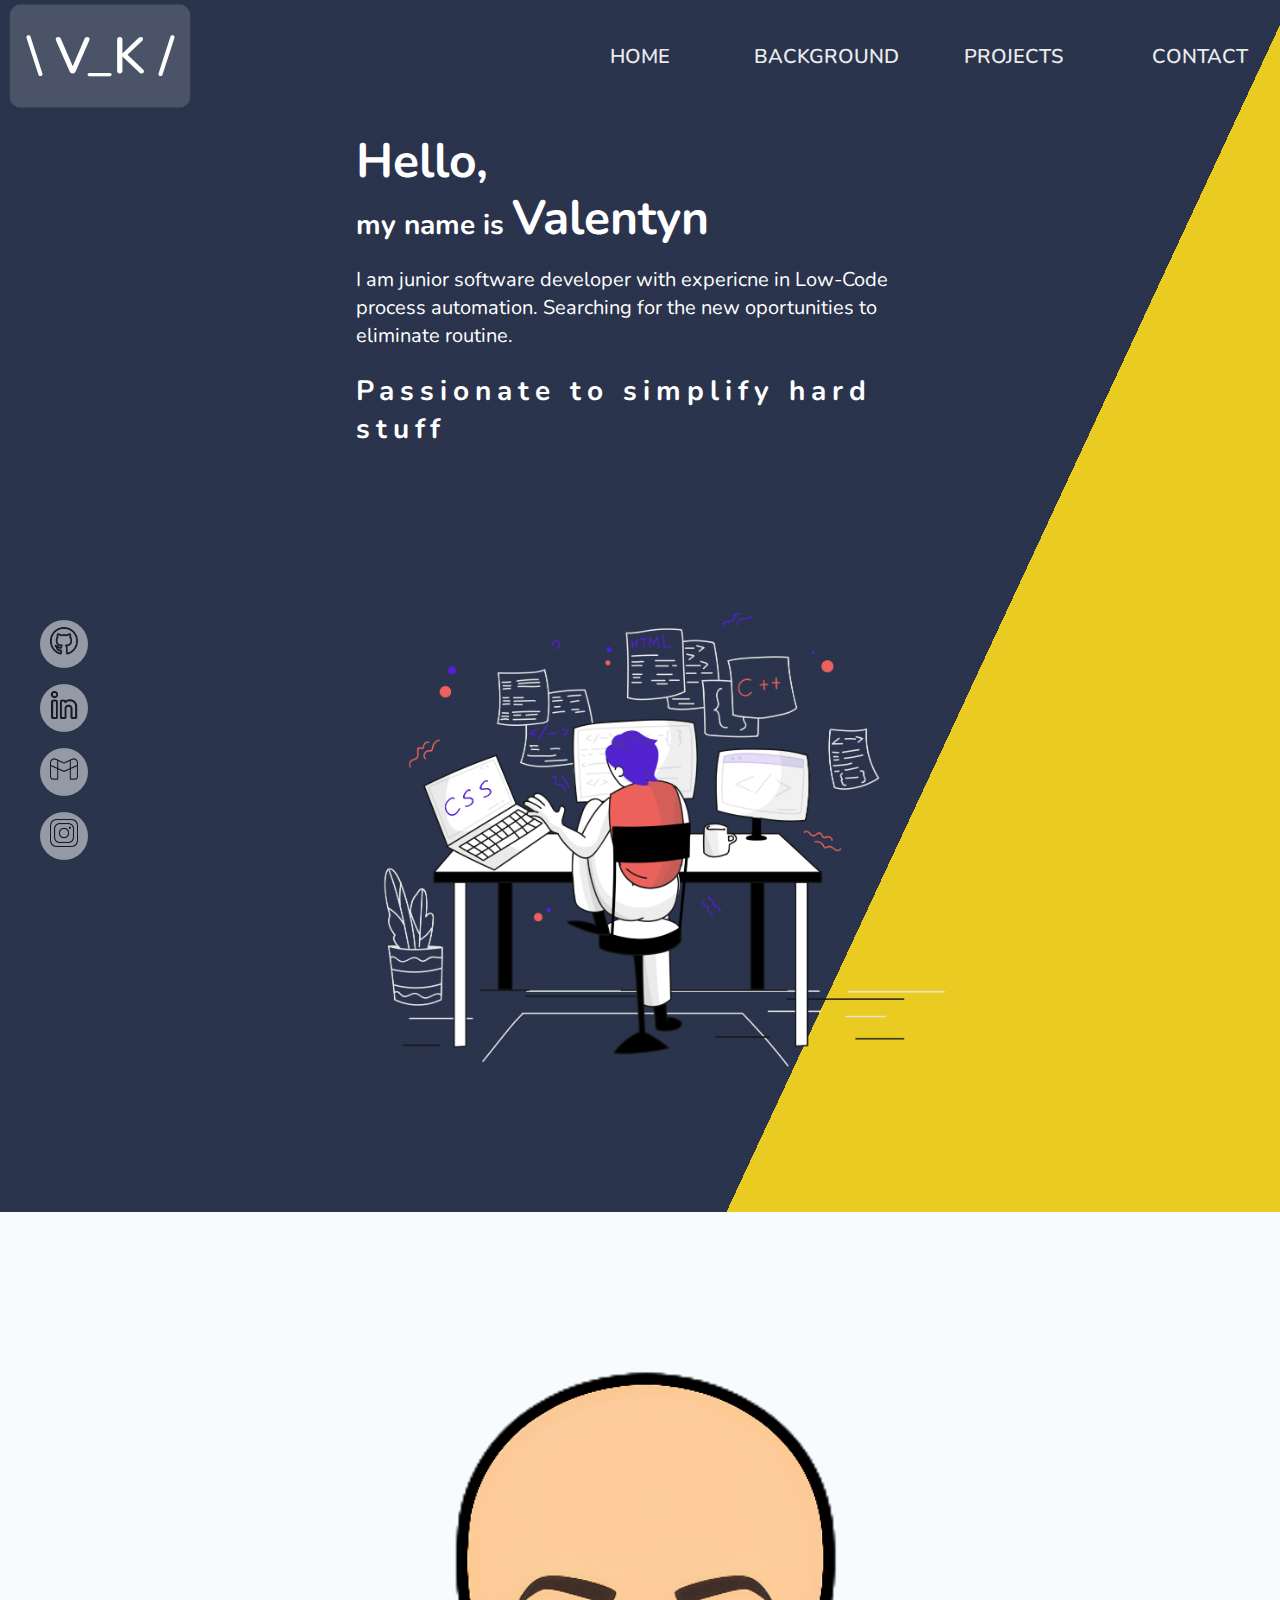
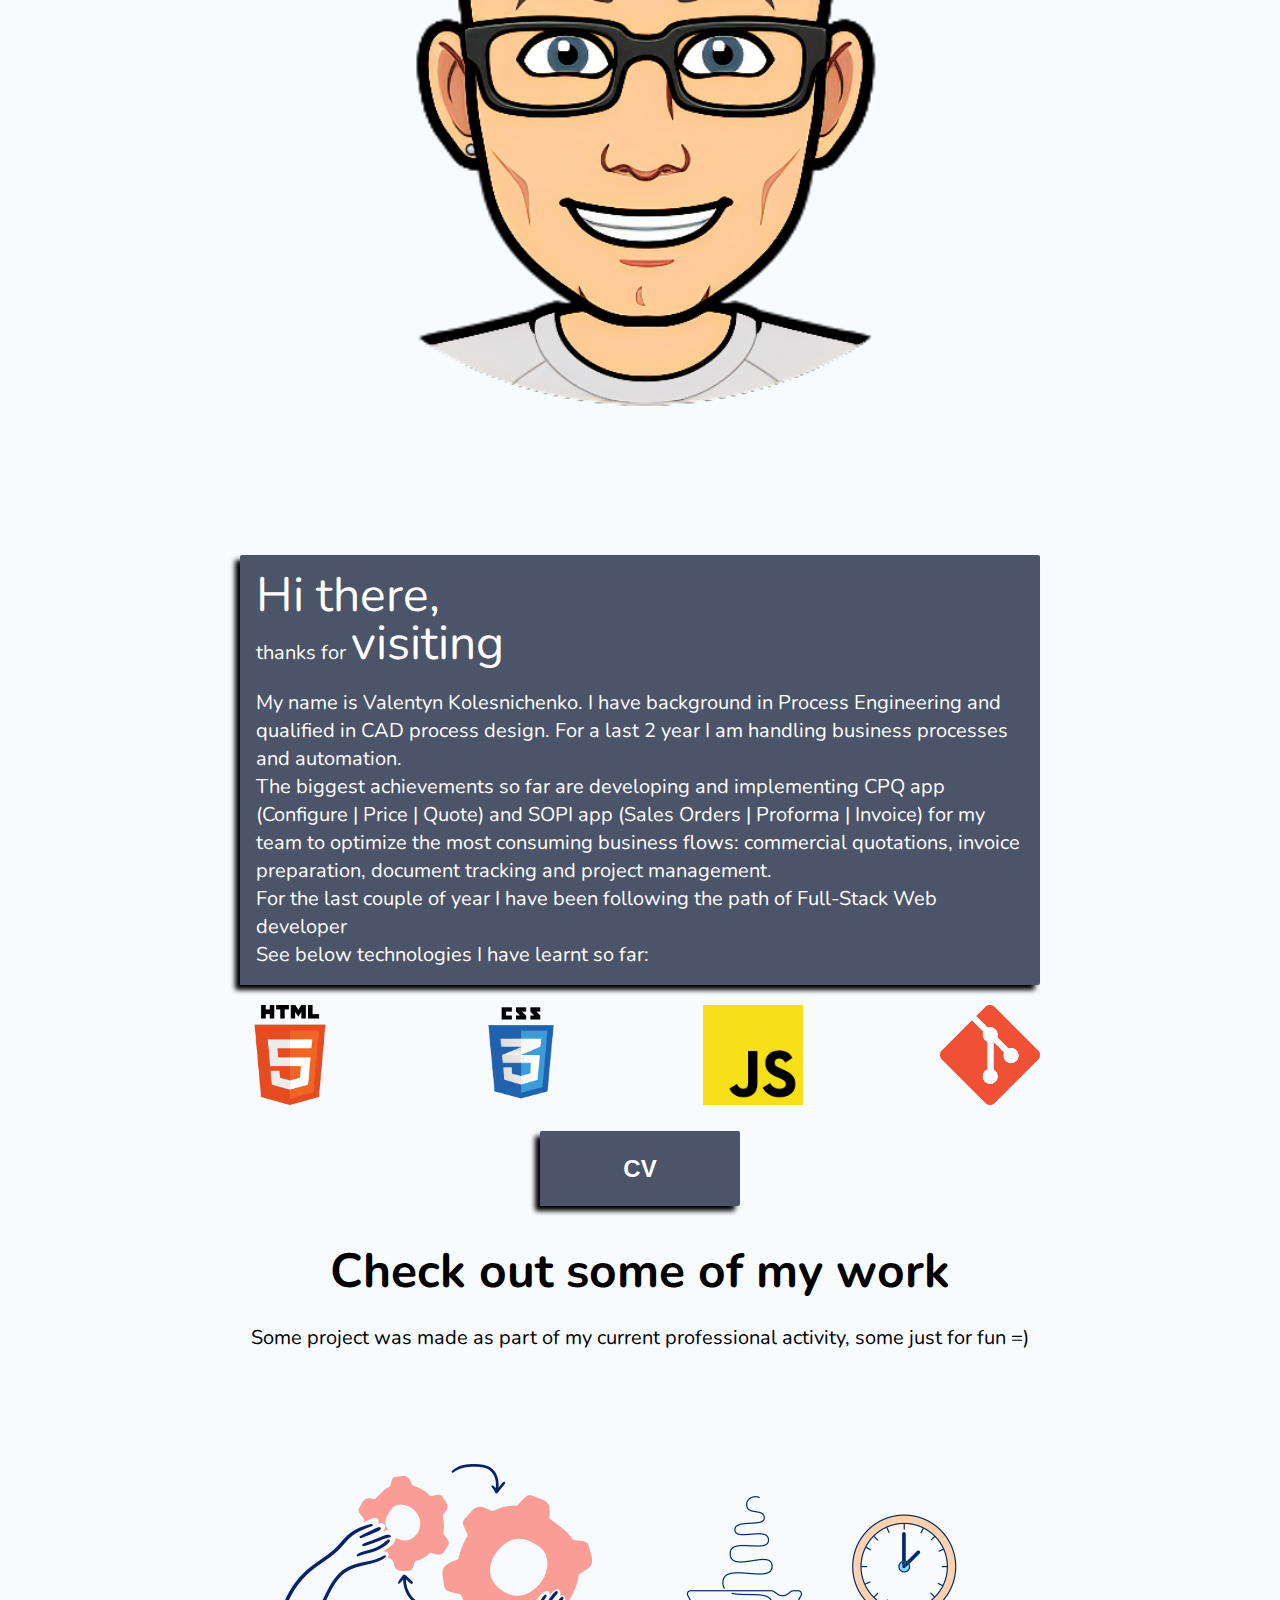
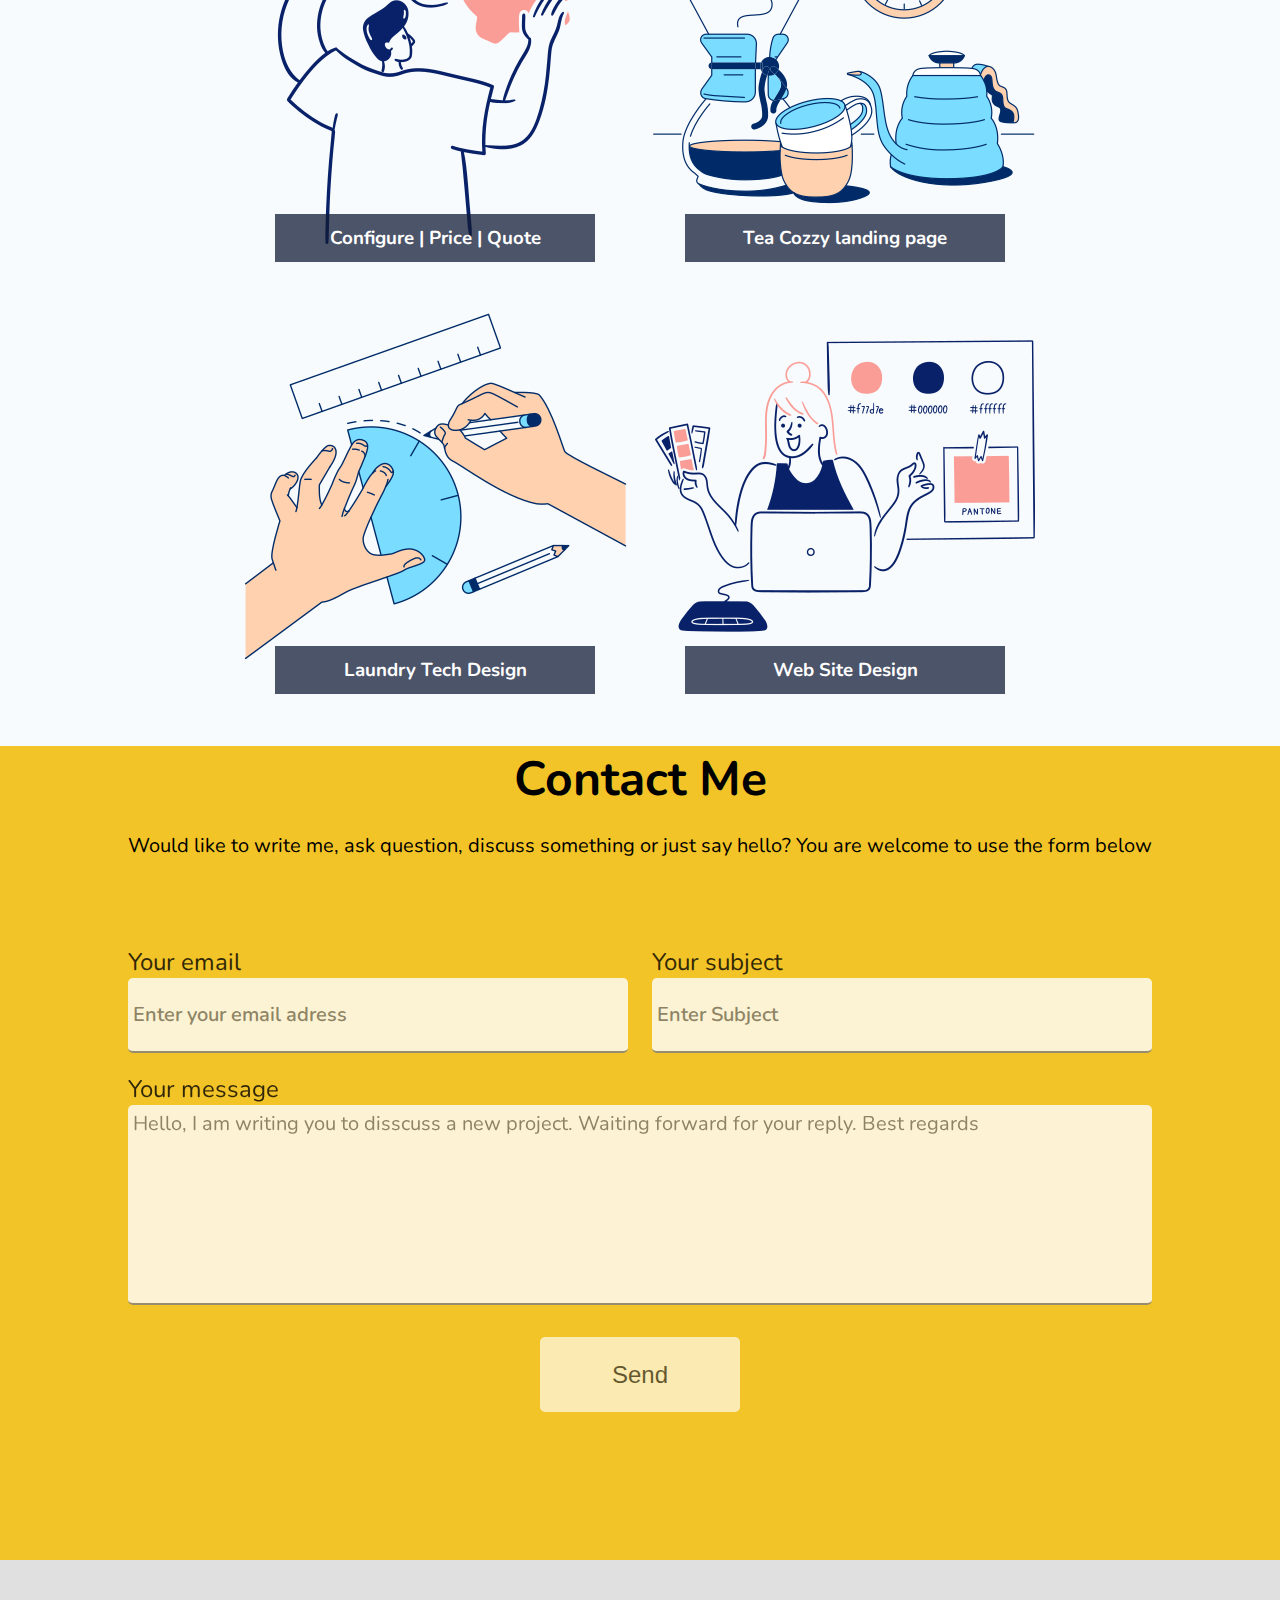
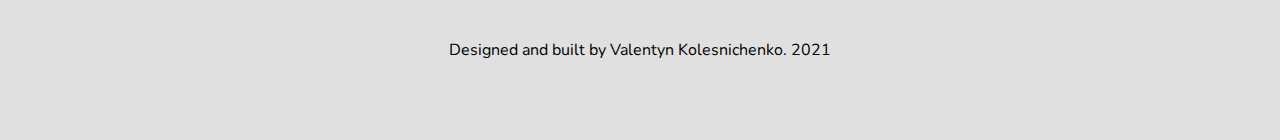
==== index.html @ 1f96e795 "changed gramatic" ====
<!DOCTYPE html>
<html lang="en">
<head>
    <meta charset="UTF-8">
    <meta http-equiv="X-UA-Compatible" content="IE=edge">
    <meta name="viewport" content="width=device-width, initial-scale=1.0">
    <link rel="stylesheet" href="styles/main.css">
    <link rel="stylesheet" href="styles/text.css">
    <link rel="stylesheet" href="styles/medias.css">
    <link rel="preconnect" href="https://fonts.googleapis.com">
    <link rel="preconnect" href="https://fonts.gstatic.com" crossorigin>
    <link href="https://fonts.googleapis.com/css2?family=Nunito:wght@200&display=swap" rel="stylesheet">
    <link rel="icon" href="media/illustration/V_2.png"> 
    <script src="https://cdn.jsdelivr.net/npm/jquery@3.2.1/dist/jquery.min.js"></script>
    <title>Portfolio</title>
</head>
<body>
<header>
<div id='logo'>
    <h1>  \ V_K /  </h1>
</div>
<nav class="desctop">
    <ul>
        <li><a href="#about">home</a></li>
        <li><a href="#background">background</a></li>
        <li><a href="#projects">projects</a></li>
        <li><a href="#contact">contact</a></li>
    </ul>
</nav>
</header>
<button id="navigation_button" onclick="openMenu()"><img src="media/icons/openMenuButton.png" alt="open"></button>
<nav class="mobile">
    <button id='close_button' onclick="closeMenu()"><img src="media/icons/closeMenuBar.png" alt="close"></button>
    <ul>
        <li><a href="#about">about</a></li>
        <li><a href="#background">background</a></li>
        <li><a href="#projects">projects</a></li>
        <li><a href="#contact">contact</a></li>
    </ul>
</nav>
<div id='about'>
    <div class = 'content'>
        <div class = "about">
            <div class = "text">
                <h1>Hello,</h1>
                <h2>my name is <span>Valentyn</span></h2>
                <br>
                <p>I am junior software developer with expericne in Low-Code process automation.
                    Searching for the new oportunities to eliminate routine.
                </p>
                <br>
                <h2 class='tagline'>Passionate to simplify hard stuff</h2>
                </div>
        </div>
        <div class = "picture">
            <img src="media/illustration/coding3.png" alt="">
        </div>
    </div>
</div>
<div id="background">
    <div class='content'>
        <div class = 'picture'>
            <img src="media/illustration/V_2.png" alt="">
        </div>
        <div class = 'about'>
            <div class='text'>
                <p><span>Hi there,</span></p> 
                <p>thanks for <span>visiting</span></p><br>
                <p>My name is Valentyn Kolesnichenko. I have background in Process Engineering and qualified in CAD process design.
                For a last 2 year I am handling business processes and automation.
                </p>
                <p>The biggest achievements so far are developing and implementing CPQ app (Configure | Price | Quote) and SOPI app (Sales Orders | Proforma | Invoice)
                    for my team to optimize the most consuming business flows: commercial quotations, invoice preparation, document tracking and project management.</p>
                <p>For the last couple of year I have been following the path of Full-Stack Web developer</p>
                <p>See below technologies I have learnt so far:</p>
            </div>
            <ul>
                <li><img src="media/icons/html.png" alt="HTML"></li>
                <li><img src="media/icons/css.png" alt="CSS"></li>
                <li><img src="media/icons/js.png" alt="JS"></li>
                <li><img src="media/icons/git.png" alt="JS"></li>
            </ul>
            <form action="media/cv/CV_V.Kolesnichenko.pdf" method="get" target="_blank">
            <button id="cv" type="submit">CV</button>
            </form>
        </div>
    </div>
</div>

<div id="projects">
    <section>
        <h1>Check out some of my work</h1>
        <p>Some project was made as part of my current professional activity, some just for fun =)</p>
    </section>
    <div class="works" >
        <ul id="Works">
            <li id="CPQ">
                <h3 class="workName">Configure | Price | Quote</h3>
                <div class='project_description'>
                    <div class="project_text">
                        <h2>CPQ</h2>
                        <p>Configure, Price, Quote app, buil on Low-Code for quotation preparation</p>
                        <h3>Technologies:</h3>
                        <div class = "tech">
                            <p>Low Code</p>
                            <p>|</p>
                            <p>REST API</p>
                            <p>|</p>
                            <p>HTML</p>                            
                        </div>
                        <br>
                        <a href="cpq.html"><img src="media/icons/external link.png" alt=""></a>
                    </div>
                </div>
            </li>
            <!-- <li id="findHat">
                <h3 class="workName">Find a hat game</h3>
                <div class='project_description'>
                    <div class="project_text">
                        <h2>Find a hat</h2>
                        <p>Simple game created on node.js using test driven development</p>
                        <h3>Technologies:</h3>
                        <div class = "tech">
                            <p>JS</p>
                            <p>|</p>
                            <p>HTML</p>
                            <p>|</p>
                            <p>CSS</p>                            
                        </div>
                        <br>
                        <a href="find_hat.html"><img src="media/icons/external link.png" alt=""></a>
                    </div>
                </div>
            </li> -->
            <li id="TeaLanding">
                <h3 class="workName">Tea Cozzy landing page</h3>
                <div class='project_description'>
                    <div class='project_text'>
                        <h2>Tea Cozzy</h2>
                        <p>Landing page for Tea store. One of Codecademy portfolio projects</p>
                        <h3>Technologies:</h3>
                        <div class = "tech">
                            <p>HTML</p>
                            <p>|</p>
                            <p>CSS</p>
                        </div>
                        <br>
                    <a href="https://valentynjk.github.io/Tea_Cozy/" target="_blank"><img src="media/icons/external link.png" alt=""></a>
                    </div>
            </li>
            <li id="laundryLanding" onclick="showDescription()">
                <h3 class="workName">Laundry Tech Design</h3>
                <div class='project_description'>
                    <div class='project_text'>
                        <h2>Laundry Tech Design</h2>
                        <p>Landing page for compamny provides servises in the field of key-solution for professional laundry industry</p>
                        <h3>Technologies:</h3>
                        <div class = "tech">
                            <p>HTML</p>
                            <p>|</p>
                            <p>CSS</p>
                        </div>
                        <br>
                    <a href="https://valentynjk.github.io/LaundryDesign/" target="_blank"><img src="media/icons/external link.png" alt=""></a>
                </div>
            </li>
            <li id='webSiteDesign'>
                <h3 class="workName">Web Site Design</h3>
                <div class='project_description'>
                    <div class='project_text'>
                        <h2>Web Site Design</h2>
                        <p>Web site design guidance. First web site was created in </p>
                        <h3>Technologies:</h3>
                        <div class = "tech">
                            <p>HTML</p>
                            <p>|</p>
                            <p>CSS</p>
                        </div>
                        <br>
                    <a href="https://valentynjk.github.io/Website_Design_System/" target="_blank"><img src="media/icons/external link.png" alt=""></a>
                </div>
            </li>
        </ul>
    </div>
</div> <br> <br>
<div id='contact'>
    <section>
        <h1>Contact Me</h1>
        <p>Would like to write me, ask question, discuss something or just say hello? You are welcome to use the form below</p>
    </section>
    <div class='message'>
        <form action="https://formspree.io/f/mqknknak" method="POST">
            <label class='_email' for="">
                Your email
                <input type="email" class='email' name="email" id="" placeholder="Enter your email adress"/>
            </label>
            <label class='_subject' for="">
                Your subject
                <input type="text" class='subject' name="subject" id="" placeholder="Enter Subject"/>
            </label>
            <label class='__message' for="">
                Your message
                <textarea class='_message' name="message" id="" cols="30" rows="10" placeholder="Hello, I am writing you to disscuss a new project. Waiting forward for your reply. Best regards"></textarea>
            <label>
                <div class="status"></div>
                <br>
                <button onclick="sendMessage()" type='submit' class='submit'>Send</button>
        </form>
  
</div>
</div>
<footer>
<aside>
    <ul>
        <li><a href="https://github.com/ValentynJK" target="_blank"><img src="media/icons/gitHub.png" alt="git"></a></li>
        <li><a href="https://www.linkedin.com/in/valentyn-kolesnichenko/" target="_blank"><img src="media/icons/linked.png" alt="linked"></a></li>
        <li><a href="mailto:valentynejk@gmail.com" target="_blank"><img src="media/icons/gmail.png" alt="email"></a></li>
        <li><a href="https://www.instagram.com/valentynjk/" target="_blank"><img src="media/icons/insta.png" alt="insta"></a></li>
    </ul>
</aside>
<div>
    <p>Designed and built by Valentyn Kolesnichenko. 2021</p>
</div>
</footer>
<script src="scripts/scripts.js" defer></script>
</body>
</html>
---- styles/main.css ----
/* this file is for all styling except text styles */

/* default page styling */
html {
    scroll-behavior: smooth;
}

* {
    margin: 0;
    padding: 0;
    box-sizing: border-box;
}

body {
    background-color: rgba(96, 171, 214, 0.05);
    overflow-x: hidden;
}

/* header styling. desctop */

header {
    position:absolute;
    font-size: 16px;
    height: 7rem;
    display: flex;
    justify-content: space-between;
    width: 100%;
    z-index: 1;
    opacity: 1;
    align-items: center;   
}

button:hover {
    transform: scale(1.05);
    transform-origin: center;
    transition-duration: 200ms;
}

#logo {
    height: 7rem;
    align-items: center;
    display: flex;
    min-width: 200px;
    justify-content: center;
}

#logo h1 {
    border-radius: 10px;
    padding: 1rem;
}

#logo:hover h1 {
    background-color: rgba(255, 255, 255, 0.151);
    transform: scale(1.05);
    transform-origin: center;
    transition-duration: 200ms;
}

.desctop {
    width: 45rem;
}

.desctop ul {
    display: flex;
    justify-content: space-between;
    align-items: center;
}

.desctop ul li {
    display: flex;
    align-items: center;
    justify-content: center;
    list-style-type: none;
    min-width: 9rem;
    max-width: 10rem;
    flex: 1 1 ;
    height: 6rem;
    border-radius: 10px;
}

.desctop ul li:hover  {
    background-color: rgba(255, 255, 255, 0.151);
    transform: scale(1.05);
    transform-origin: center;
    transition-duration: 200ms;
}

.desctop ul li a {
    text-transform: uppercase;
    text-decoration: none;
    color:black;
    opacity: 0.9;
    align-content: center;
}

.mobile  {
    display: none;
    flex-direction: column;
    justify-content: space-between;
    top: 3rem;
    position: fixed;
    opacity: 0.9;
    right: 1rem;
    border-radius: 3px;
    height: 15rem;
    width: 13rem;
    background-color:white;
    z-index: 2;
}

.mobile ul {
    display: flex;
    flex-flow: column;
    justify-content: center;
    text-decoration: none;
    padding: 0 0 0 2rem;
    width: 100%;
    z-index: 2;
}

.mobile ul li {
    list-style-type: none;
    height: 3rem;
}

.close {
    height: 10px;
}

.mobile ul li a {
    text-decoration: none;
    color: black;
    opacity: 0.9;
}

/* style for menu bar */

#navigation_button {
    display: none;
    top: 3rem;
    right: 1rem;
    position: fixed;
}

#close_button {
    margin: 1rem 1rem 1rem 0;
}

button {
    border: none;
    background: none;
    z-index: 2;
}

button img {
    height: 1.5rem;
    float: right;
    opacity: 0.5; 
}

button img:hover {
    opacity: 1;
}

/* about block styling */

#about {
    position: relative;
    z-index: -1;
    background: linear-gradient(115deg,#111b36e3 70%, #e9cb22 20%);
}

.content {
    position: relative;
    display: flex;
    flex-direction: row;
    flex-wrap: wrap;
    flex: 1 1;
    width: 100%;
    align-items: stretch;
    justify-content: center;
    min-height: 90vh;
}

.picture {
    position: relative;
    display: flex;
    flex-flow: column nowrap;
    justify-content: center;
    align-items: center;
    min-width: 30%;
}

 .picture img {
    margin: 6rem 0 7rem 0;
    width: 720px;
}

.about {
    min-width: 50%;
    display: flex;
    flex-flow: column nowrap;
    justify-content: center;
    align-items: center;
}

.about .text {
    margin: 7rem 5rem 0 5rem;
    padding: 1rem;
    display: flex;
    flex-flow: column nowrap;
    justify-content: center;
    position: relative;
}

#about .about .text {
    min-width: 280px;
    max-width: 600px;
}

/* background block styling */

#background {
    height: auto;
    position: relative;
    padding-bottom: 2rem;
    min-height: 100vh;
}

#background .about ul img {
    height: 100px;
}

#api img {
    height: 3rem;
}

#background .about {
    display: flex;
    flex-flow: column nowrap;
    gap: 20px;
    min-width: 320px;
    max-width: 800px;
    margin: 0 5rem 0 5rem;
}

#background .about .text {
    background-color: #111b36be;
    margin: 0;
    border-radius: 2px;
    box-shadow: -5px 5px 5px black;
}

#background .about ul {
    width: 100%;
    display: flex;
    flex-flow: row nowrap;
    list-style-type: none;
    justify-content: space-between;
    align-items: center;
}

#background .about button {
    width: 200px;
    height: 75px;
    font-size: 1.5rem;
    border-radius: 2px;
    background-color: #111b36be ;
    color: white;
    font-weight: 600;
    box-shadow: -5px 5px 5px black
}

/* projects block styling */

#projects {
    min-height: 100vh;
    display: flex;
    flex-flow: column nowrap;
    align-items: center;
    justify-content: flex-start;  
}

section {
    height: 200px; 
    display: flex;
    flex-flow: column nowrap;
    align-items: center;
    gap: 20px;
    padding: 0 8rem 0 8rem;
    text-align: center;
}


#projects .works ul {
    display: flex;
    flex-flow: row wrap;
    justify-content: center;
    align-items: center;
    gap: 0px 20px;
    list-style-type: none;
}

#projects .works ul li {
    width: 400px;
    height: 400px;
    margin: 1rem 0 1rem 0;
}

.workName {
    position: relative;
    top: 90%;
    margin: 0 auto;
    width: 80%;
    line-height: 3rem;
    text-align: center;
    background-color: #111b36be;
    color: white
}


.project_description {
    display: none;
    height: inherit;
    /* padding: 0 5% 0 5%; */
    width: inherit;
    flex-flow: column nowrap;
    align-items: center;
    justify-content: center;
    backdrop-filter: blur(3px);
}

.project_text {
    height: 90%;
    width: 90%;
    display: flex;
    flex-flow: column wrap;
    justify-content: center;
    align-items: center;
    gap: 5px;
    background-color: #f3c428ef;
    box-shadow: -10px 10px #111b36be;
    padding: 0 10px 0 10px;
    text-align: center;
}

.project_description img{
    width: 1.75rem;
}

.project_description .tech {
    display: flex;
    flex-flow: row nowrap;
    gap: 20px;
}

#Works li:hover .project_description {
    display: flex;
}

#Works li:hover .workName {
    display: none;
}

#Works li:hover  {
    transform: scale(1.05);
    transform-origin: center;
    transition-duration: 200ms;
}

#CPQ {
    background-image: url('../media/web_pages/configurator_icon.png');
    background-size: cover;
    background-repeat: no-repeat;
    position: center;
}

/* #findHat {
    background-image: url('../media/web_pages/find_hat.png');
    background-size: cover;
    background-repeat: no-repeat;
    position: center;
} */

#TeaLanding {
    background-image: url('../media/web_pages/tea_icon.png');
    background-size: cover;
    background-repeat: no-repeat;
    position: center;
}

#laundryLanding {
    background-image: url('../media/web_pages/design_icon.png');
    background-size: cover;
    background-repeat: no-repeat;
    position: center;
}

#webSiteDesign {
    background-image: url('../media/web_pages/web_design_icon.png');
    background-size: cover;
    background-repeat: no-repeat;
    position: center;
}

/* footer block styling */
#contact {
    min-height: 80vh;
    background: #f3c428;  
}

#contact .message {
    max-width: 1280px;
    margin: 0 auto;
    padding: 0 8rem 8rem 8rem;
}

.message label {
    display: flex;
    flex-flow: column nowrap;
    /* border: 1px solid black; */
}

.message form {
    display: flex;
    flex-flow: row wrap;
    justify-content: space-between;
    gap: 20px;
    padding-bottom: 20px;
}

._email, 
._subject {
    min-width: 285px;
    max-width: 500px;
    flex-grow: 1;
}

.__message {
    width: 100%;
}

.submit  { 
    width: 200px;
    height: 75px;
    margin: 0 auto;
    font-size: 1.5rem;
    border-radius: 5px;
    background-color: white;
    color: #111b36;
}

footer {
    min-height: 20vh;
    display: flex;
    justify-content: space-around;
    flex-flow: column nowrap;
    align-items: center;
    background: rgb(224, 224, 224)
}

aside {
    width: 40px;
    position: fixed;
    bottom: 40px;
    left: 40px;
    right: auto;
    
}

aside ul li {
    display: flex;
    justify-content: center;
    align-items: center;
    width: 3rem;
    height: 3rem;
    border-radius: 50%;
    background-color: white;
    opacity: 0.5;
}

aside ul li:hover {
    background-color: #f3c428;;
    opacity: 0.9;
}

aside ul {
    display: flex;
    flex-flow: column nowrap;
    list-style-type: none;
    gap: 1rem;
}

aside img {
    width: 1.75rem;
}
---- styles/text.css ----
body {
    font-family: 'Nunito', sans-serif;
}
 
 
h1 {
    font-size: 16px;
}

#logo h1 {
    font-size: 3rem;
    font-weight: 600;
}

nav {
    font-weight: 600;
    font-size: 1.25rem;
}
.desctop ul li a{
    color: white;
}
.mobile {
    font-size: 1.25rem;
}

header {
    color: white;
}

.about .text h1{
    color: white;
    font-size: 3rem
}

.about .text span{
    color: white;
    font-size: 3rem;
    line-height: 3rem;
}

.about .text h2 {
    font-size: 1.75rem;
    color: white;
}

.about .text h2.tagline {
    letter-spacing: 6px;
    font-size: 1.75rem;
}

.about .text p {
    color: white;
    font-size: 1.25em;
    line-height: 1.75rem;
}

section h1 {
    font-size: 3em;
}

section p {
    font-size: 1.25em;
}


#Works {
    color: black;
}


#background .about ul li h3 {
    font-size: 1.75rem;
}

#background .about button {
    font-size: 1.5rem;
}

.project_text {
    font-size: 1rem;
}

#contact section p {
    font-size: 1.25rem;
}

input, 
textarea {
    font-family: 'Nunito', sans-serif;
    font-size: 1.25rem;
    padding: 5px;
    border: none;
    border-radius: 5px;
    border-bottom: 2px solid gray;
    
}

input {
    height: 75px;
    font-weight: 600;
}

textarea {
    height: 200px;
    overflow-y:scroll;
    font-weight: 400;
    resize: none;
}

label {
    font-size: 1.5rem;
    opacity: 0.8;
}

/* before elements for mail verificatio and text styling*/

.verification {
    font-family: 'Nunito', sans-serif;
    font-size: 1.25rem;
    line-height: 1.75rem;
}

.valid:before {
    content: "✓";
    color: green;
    font-weight: bold;
    padding-right: 10px;
}

.invalid:before {
    content: "x";
    color: red;
    font-weight: bold;
    padding-right: 10px;
}
---- styles/medias.css ----
@media only screen and (max-width: 860px) {
    header {
        justify-content: center;
    }
    
    .desctop {
      display: none;
    }

    .mobile ul {
        display: flex;
        flex-flow: column;
        justify-content: center;
        text-decoration: none;
        padding: 0 0 0 2rem;
        width: 100%;
    }

    .mobile ul li {
        list-style-type: none;
        height: 3rem;
    }

    .mobile ul li a {
        text-decoration: none;
        color: black;
        opacity: 0.9;
    }
    
    .picture {
        width: 100%;
        height: 50%;
    }

    #about .about{   
        height: 50%;
    }
    .picture img {
        margin: 3rem 0 3rem 0;
        width: 600px;
    }

    #background .about ul img {
        width: 75px;
        height: auto;
    }

    #Works li {
        min-width: 300px;
        margin: 0 auto;
    }

    footer div p {
        text-align: center;
    }

}

@media only screen and (max-width: 768px) {
    section {
        font-size: 12px;
        padding: 0 2rem 0 2rem; 
    }
    
    .about .text {
        margin: 5rem 1rem 0 1rem
    }
    
    .picture img {
        margin: 3rem 0 3rem 0;
        width: 320px;
    }

    aside {
        width: 80%;
        margin: 0 auto;
        position: relative;
        left: 0;
        bottom: 0;
        right: 0;
    }
    aside ul {
        display: flex;
        flex-flow: row nowrap;
        list-style-type: none;
        justify-content: space-around;
    }

    #projects .works ul li {
        width: 300px;
        height: 300px;
        margin: 1rem 0 1rem 0;
    }
    #background .about ul img {
        width: 50px;
        height: auto;
    }

    #contact .message {
        padding: 0 1rem 0rem 1rem;
    }

}

@media only screen and (max-width: 1440px) {

    #projects .works ul {
        margin: 0 auto;
        display: flex;
        flex-flow: row wrap;
        justify-content: center;
        gap: 0px 10px;
        list-style-type: none;
        width: 80%
    }

}
@media only screen and (min-width: 2000px) {

#projects .works ul li {
    
    width: 600px;
    /* flex: 1 1; */
    height: 600px;
    margin: 1rem 0 1rem 0;
}
}
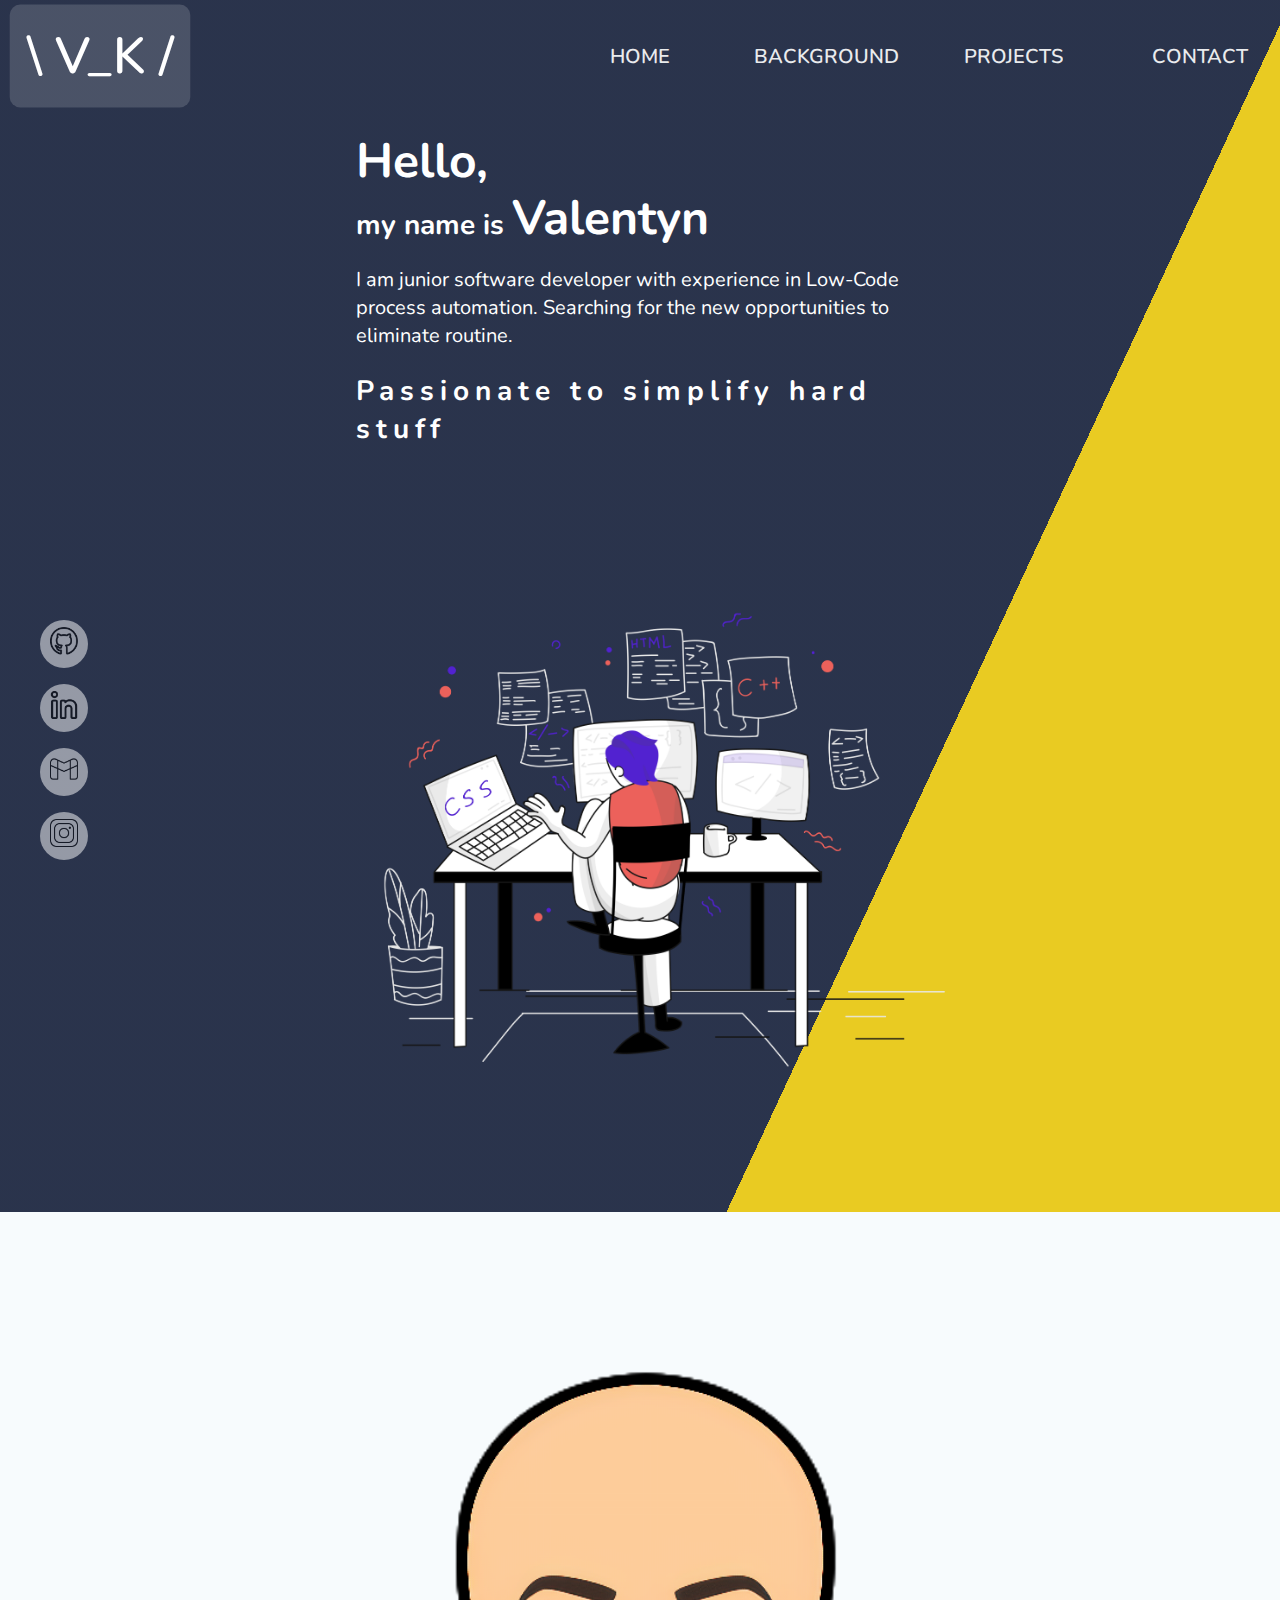
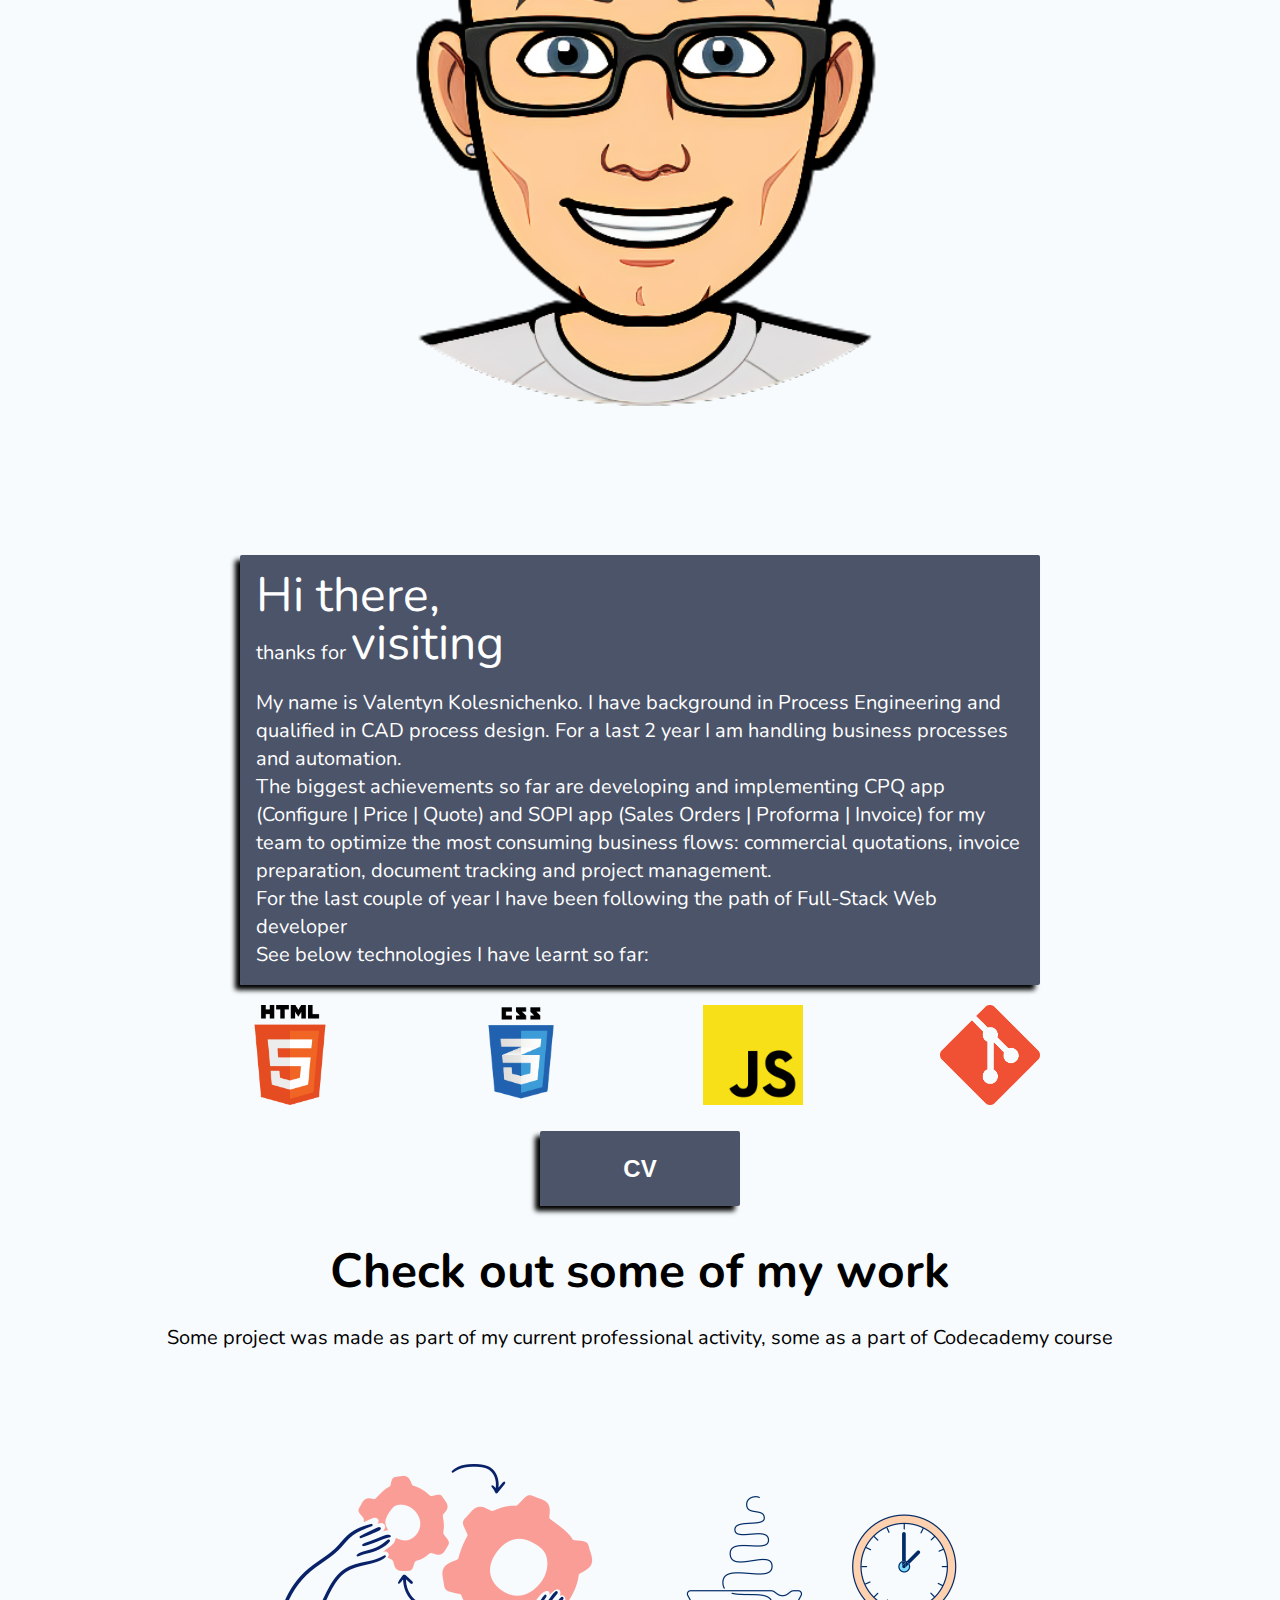
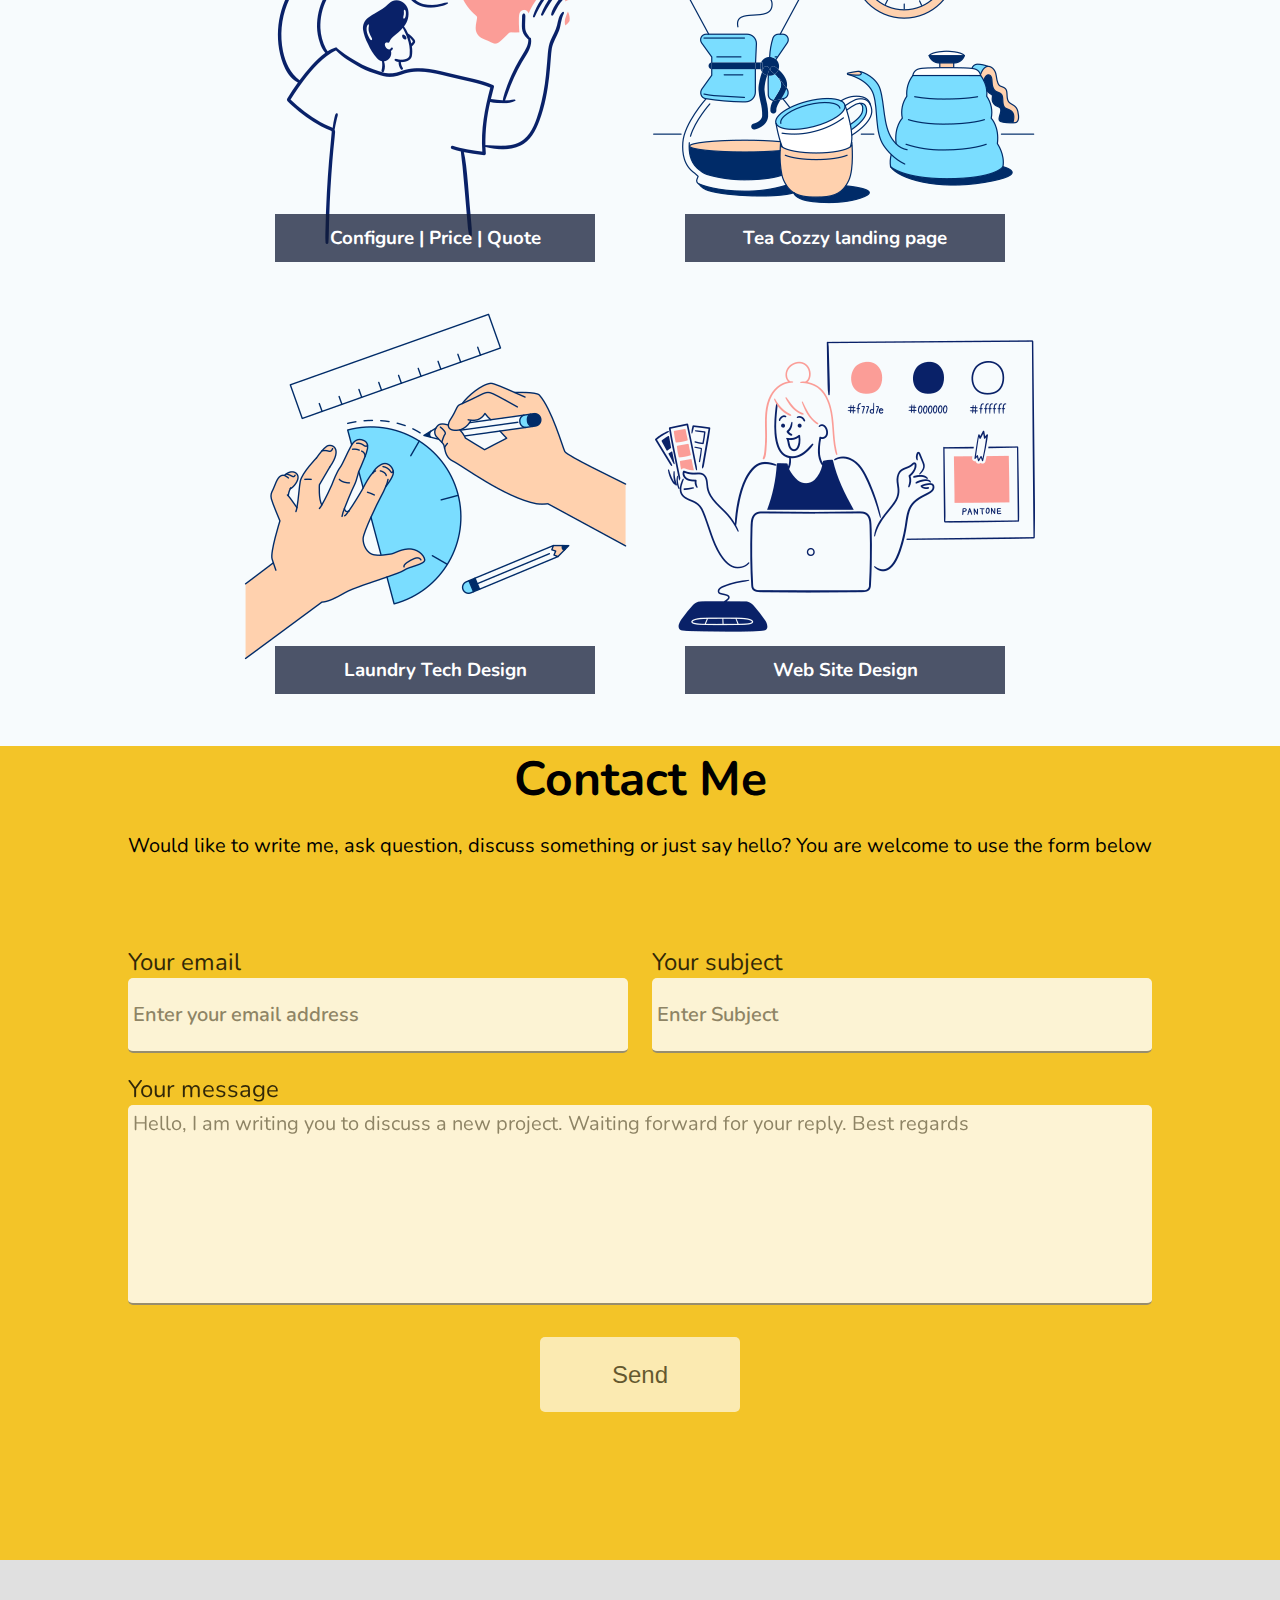
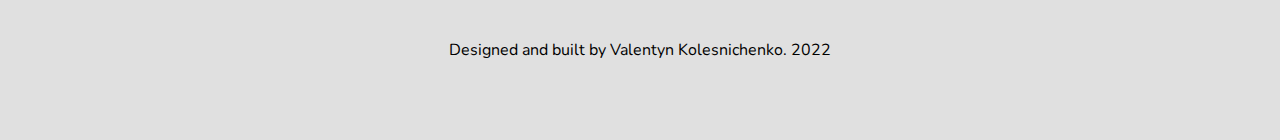
==== commit d985ba70: "spelling check 220118" ====
--- a/index.html
+++ b/index.html
@@ -45,8 +45,8 @@
                 <h1>Hello,</h1>
                 <h2>my name is <span>Valentyn</span></h2>
                 <br>
-                <p>I am junior software developer with expericne in Low-Code process automation.
-                    Searching for the new oportunities to eliminate routine.
+                <p>I am junior software developer with experience in Low-Code process automation.
+                    Searching for the new opportunities to eliminate routine.
                 </p>
                 <br>
                 <h2 class='tagline'>Passionate to simplify hard stuff</h2>
@@ -90,7 +90,7 @@
 <div id="projects">
     <section>
         <h1>Check out some of my work</h1>
-        <p>Some project was made as part of my current professional activity, some just for fun =)</p>
+        <p>Some project was made as part of my current professional activity, some as a part of Codecademy course</p>
     </section>
     <div class="works" >
         <ul id="Works">
@@ -99,7 +99,7 @@
                 <div class='project_description'>
                     <div class="project_text">
                         <h2>CPQ</h2>
-                        <p>Configure, Price, Quote app, buil on Low-Code for quotation preparation</p>
+                        <p>Configure, Price, Quote app, built on Low-Code for quotation preparation</p>
                         <h3>Technologies:</h3>
                         <div class = "tech">
                             <p>Low Code</p>
@@ -153,7 +153,7 @@
                 <div class='project_description'>
                     <div class='project_text'>
                         <h2>Laundry Tech Design</h2>
-                        <p>Landing page for compamny provides servises in the field of key-solution for professional laundry industry</p>
+                        <p>Landing page for company provides services in the field of key-solution for professional laundry industry</p>
                         <h3>Technologies:</h3>
                         <div class = "tech">
                             <p>HTML</p>
@@ -192,7 +192,7 @@
         <form action="https://formspree.io/f/mqknknak" method="POST">
             <label class='_email' for="">
                 Your email
-                <input type="email" class='email' name="email" id="" placeholder="Enter your email adress"/>
+                <input type="email" class='email' name="email" id="" placeholder="Enter your email address"/>
             </label>
             <label class='_subject' for="">
                 Your subject
@@ -200,7 +200,7 @@
             </label>
             <label class='__message' for="">
                 Your message
-                <textarea class='_message' name="message" id="" cols="30" rows="10" placeholder="Hello, I am writing you to disscuss a new project. Waiting forward for your reply. Best regards"></textarea>
+                <textarea class='_message' name="message" id="" cols="30" rows="10" placeholder="Hello, I am writing you to discuss a new project. Waiting forward for your reply. Best regards"></textarea>
             <label>
                 <div class="status"></div>
                 <br>
@@ -219,7 +219,7 @@
     </ul>
 </aside>
 <div>
-    <p>Designed and built by Valentyn Kolesnichenko. 2021</p>
+    <p>Designed and built by Valentyn Kolesnichenko. 2022</p>
 </div>
 </footer>
 <script src="scripts/scripts.js" defer></script>
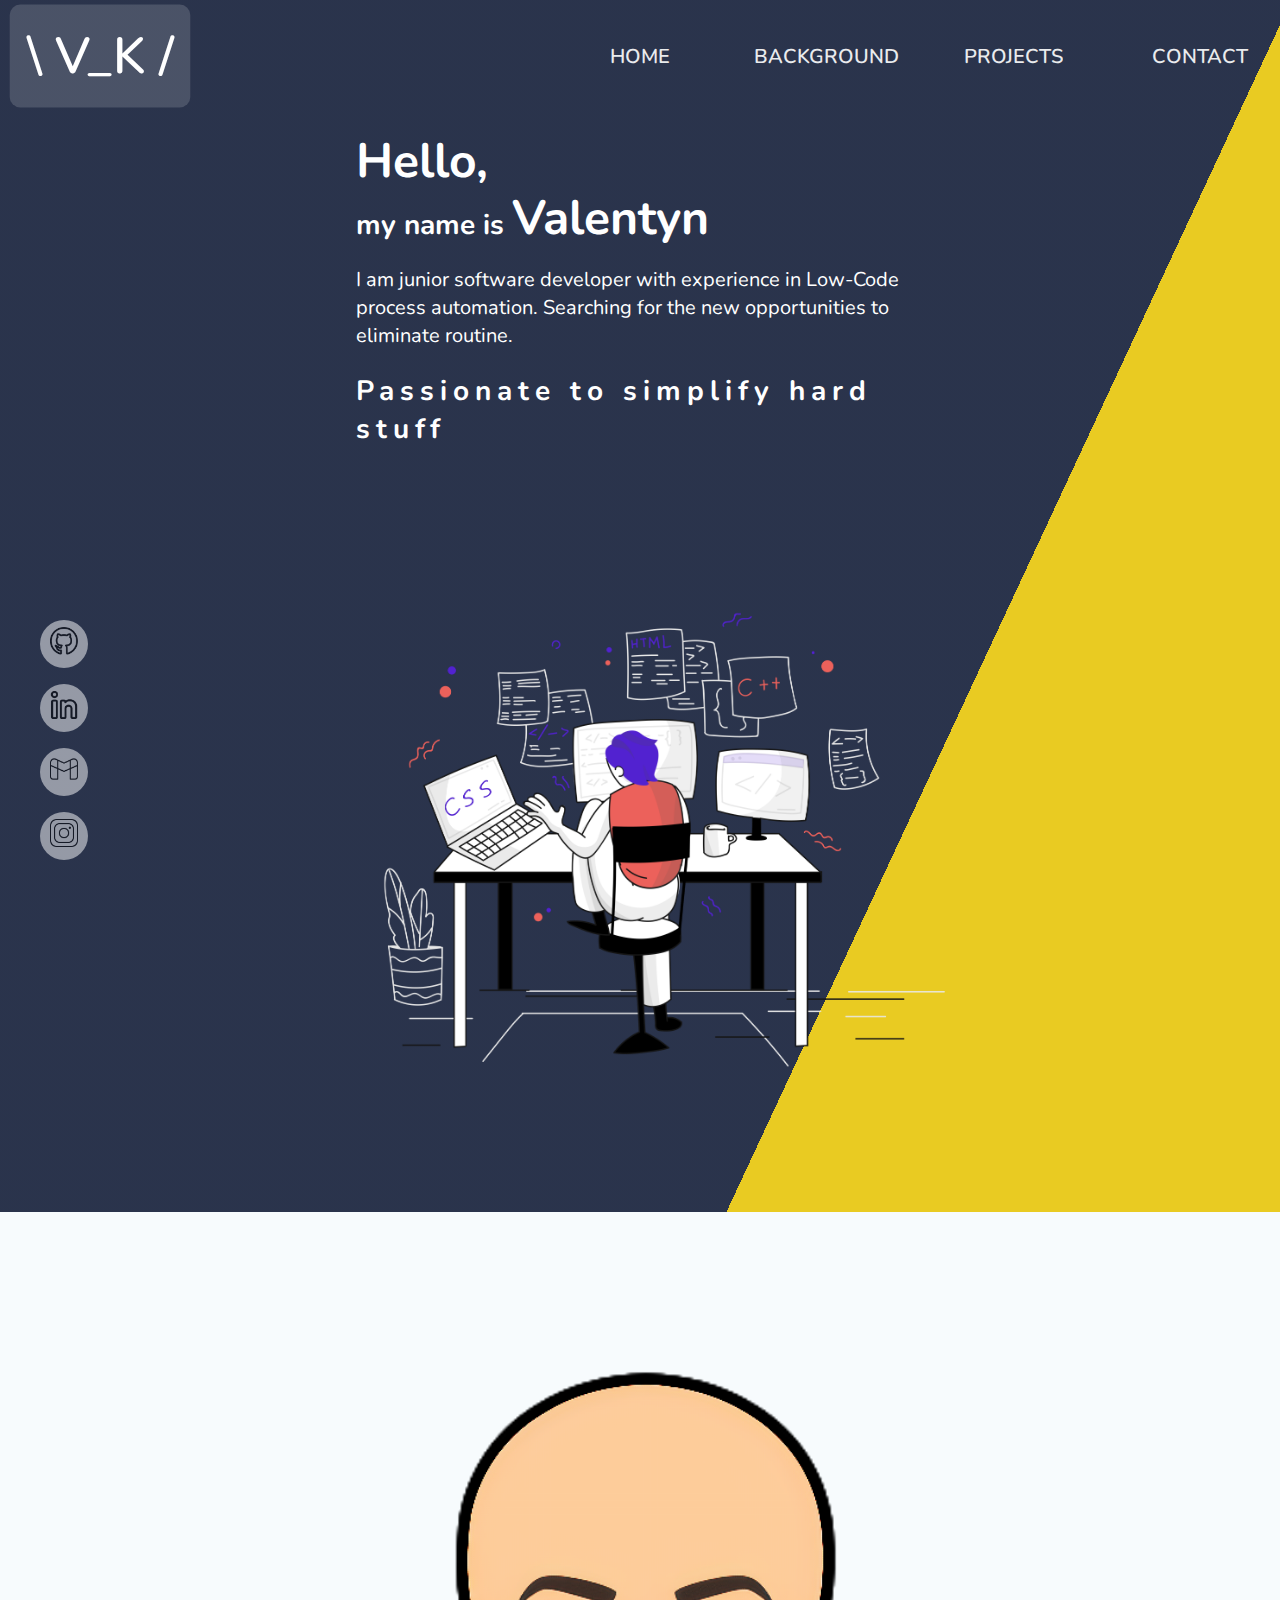
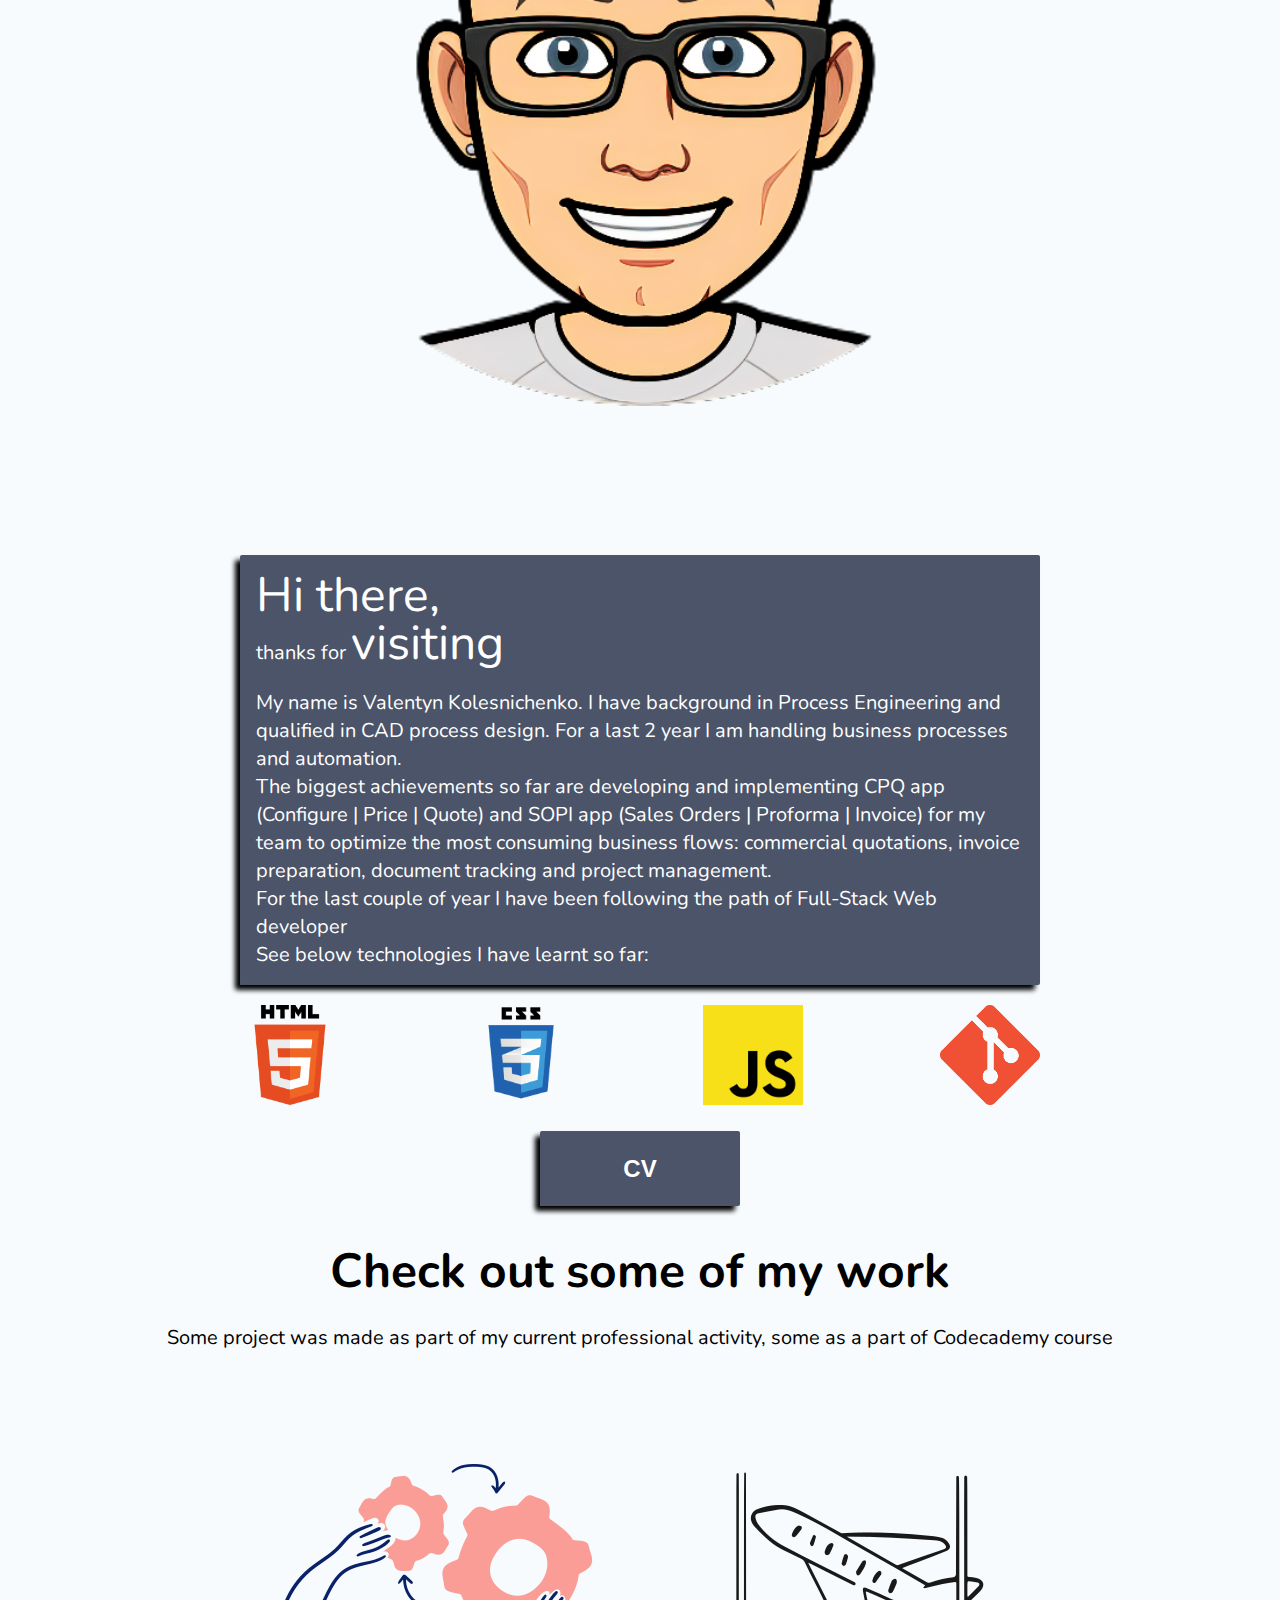
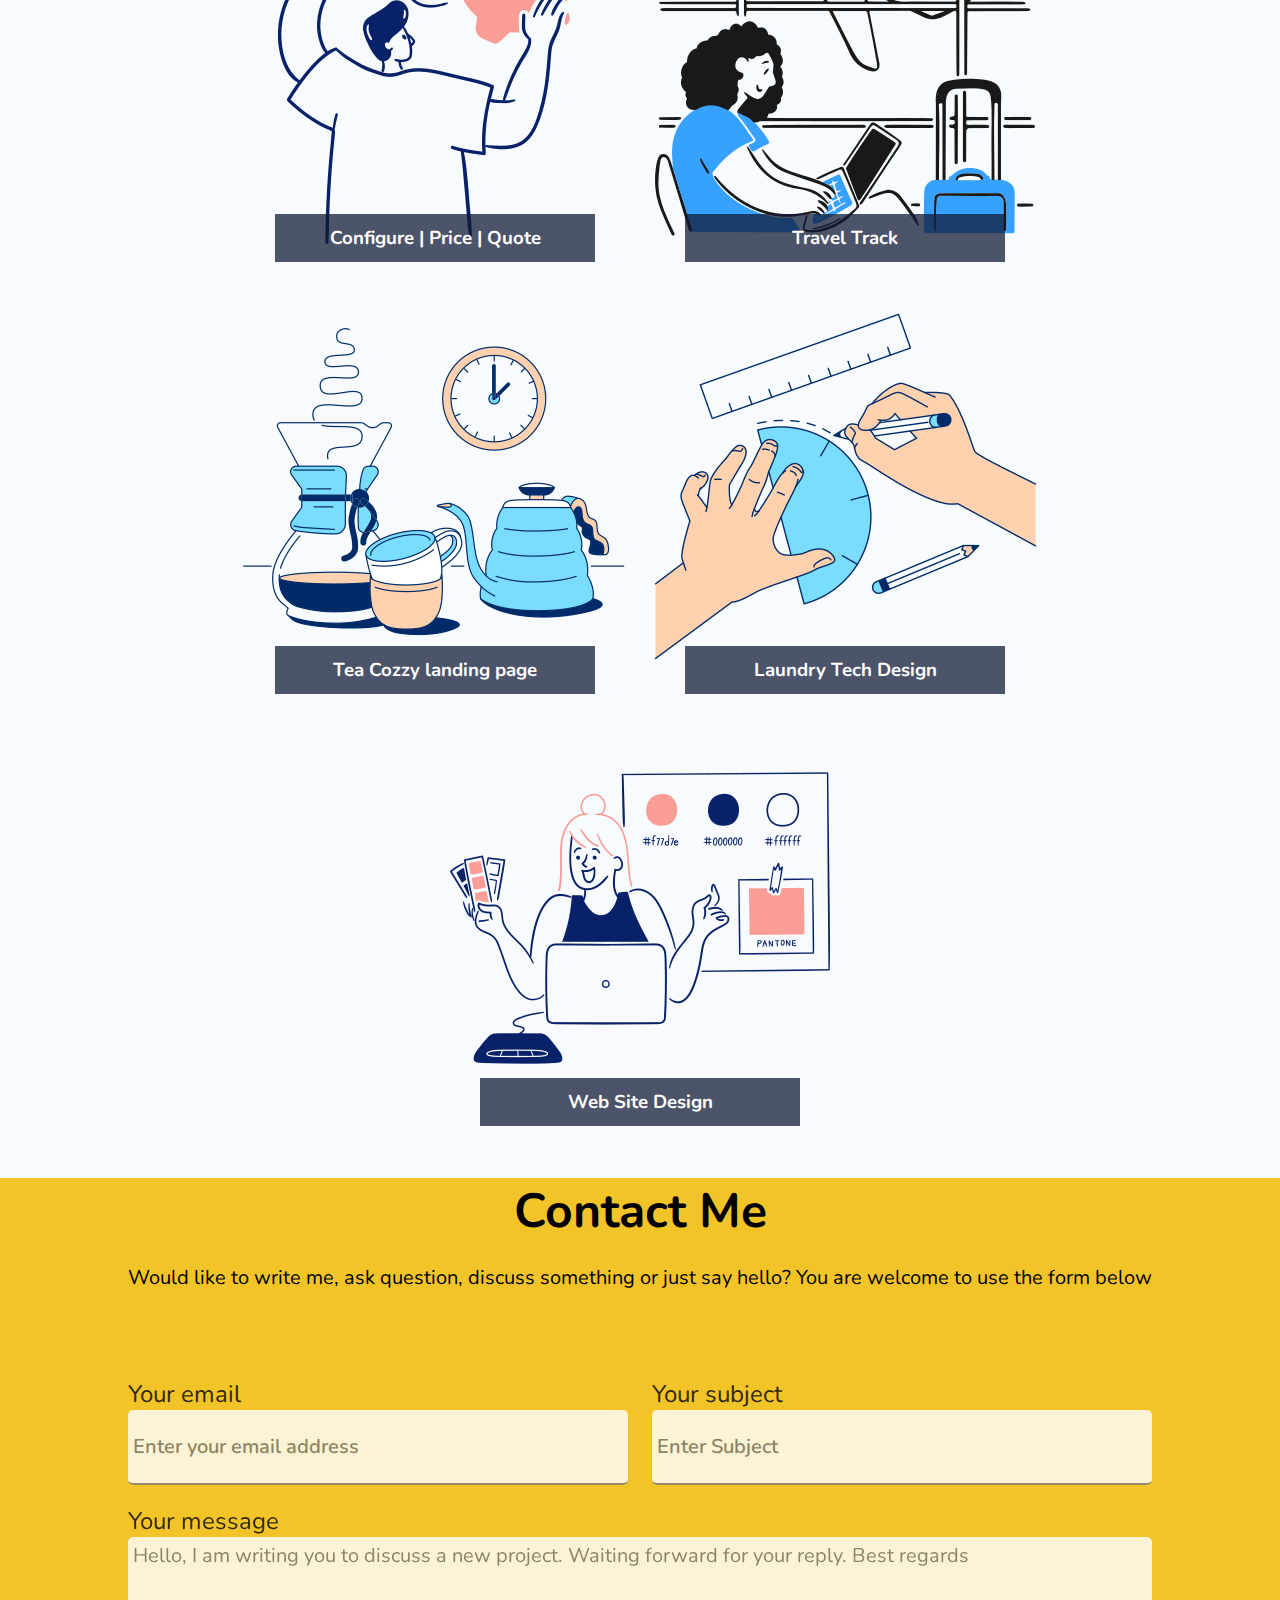
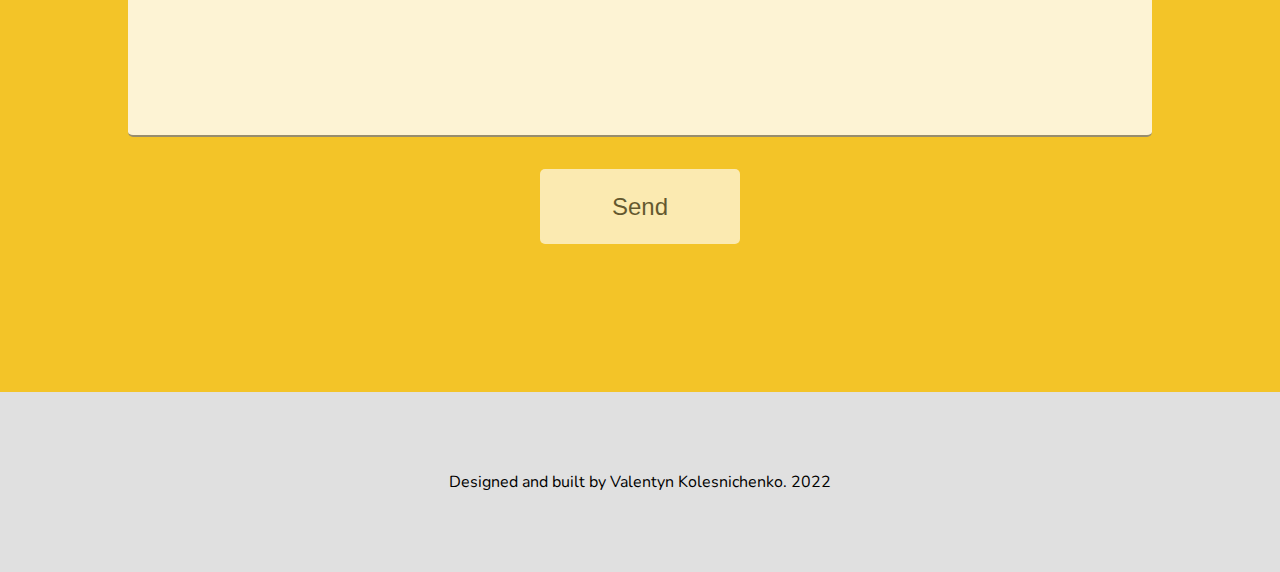
==== commit b4bbae0e: "update portfolio projects" ====
--- a/index.html
+++ b/index.html
@@ -109,29 +109,29 @@
                             <p>HTML</p>                            
                         </div>
                         <br>
-                        <a href="cpq.html"><img src="media/icons/external link.png" alt=""></a>
+                        <a href="cpq.html" target="_blank"><img src="media/icons/external link.png" alt=""></a>
                     </div>
                 </div>
             </li>
-            <!-- <li id="findHat">
-                <h3 class="workName">Find a hat game</h3>
+            <li id="travelTrack">
+                <h3 class="workName">Travel Track</h3>
                 <div class='project_description'>
                     <div class="project_text">
-                        <h2>Find a hat</h2>
-                        <p>Simple game created on node.js using test driven development</p>
+                        <h2>Travel Track</h2>
+                        <p>REST API app made on Node.js deployed on Heroku. Enter city name and get weather forecast and some places worth visiting.</p>
                         <h3>Technologies:</h3>
                         <div class = "tech">
                             <p>JS</p>
                             <p>|</p>
-                            <p>HTML</p>
-                            <p>|</p>
-                            <p>CSS</p>                            
-                        </div>
-                        <br>
-                        <a href="find_hat.html"><img src="media/icons/external link.png" alt=""></a>
+                            <p>Node</p>
+                            <p>|</p>
+                            <p>REST API</p>                            
+                        </div>
+                        <br>
+                        <a href="https://travel-track-app.herokuapp.com/" target="_blank"><img src="media/icons/external link.png" alt=""></a>
                     </div>
                 </div>
-            </li> -->
+            </li>
             <li id="TeaLanding">
                 <h3 class="workName">Tea Cozzy landing page</h3>
                 <div class='project_description'>
--- a/styles/main.css
+++ b/styles/main.css
@@ -375,12 +375,12 @@
     position: center;
 }
 
-/* #findHat {
-    background-image: url('../media/web_pages/find_hat.png');
+#travelTrack {
+    background-image: url('../media/web_pages/travel_steps.png');
     background-size: cover;
     background-repeat: no-repeat;
     position: center;
-} */
+} 
 
 #TeaLanding {
     background-image: url('../media/web_pages/tea_icon.png');
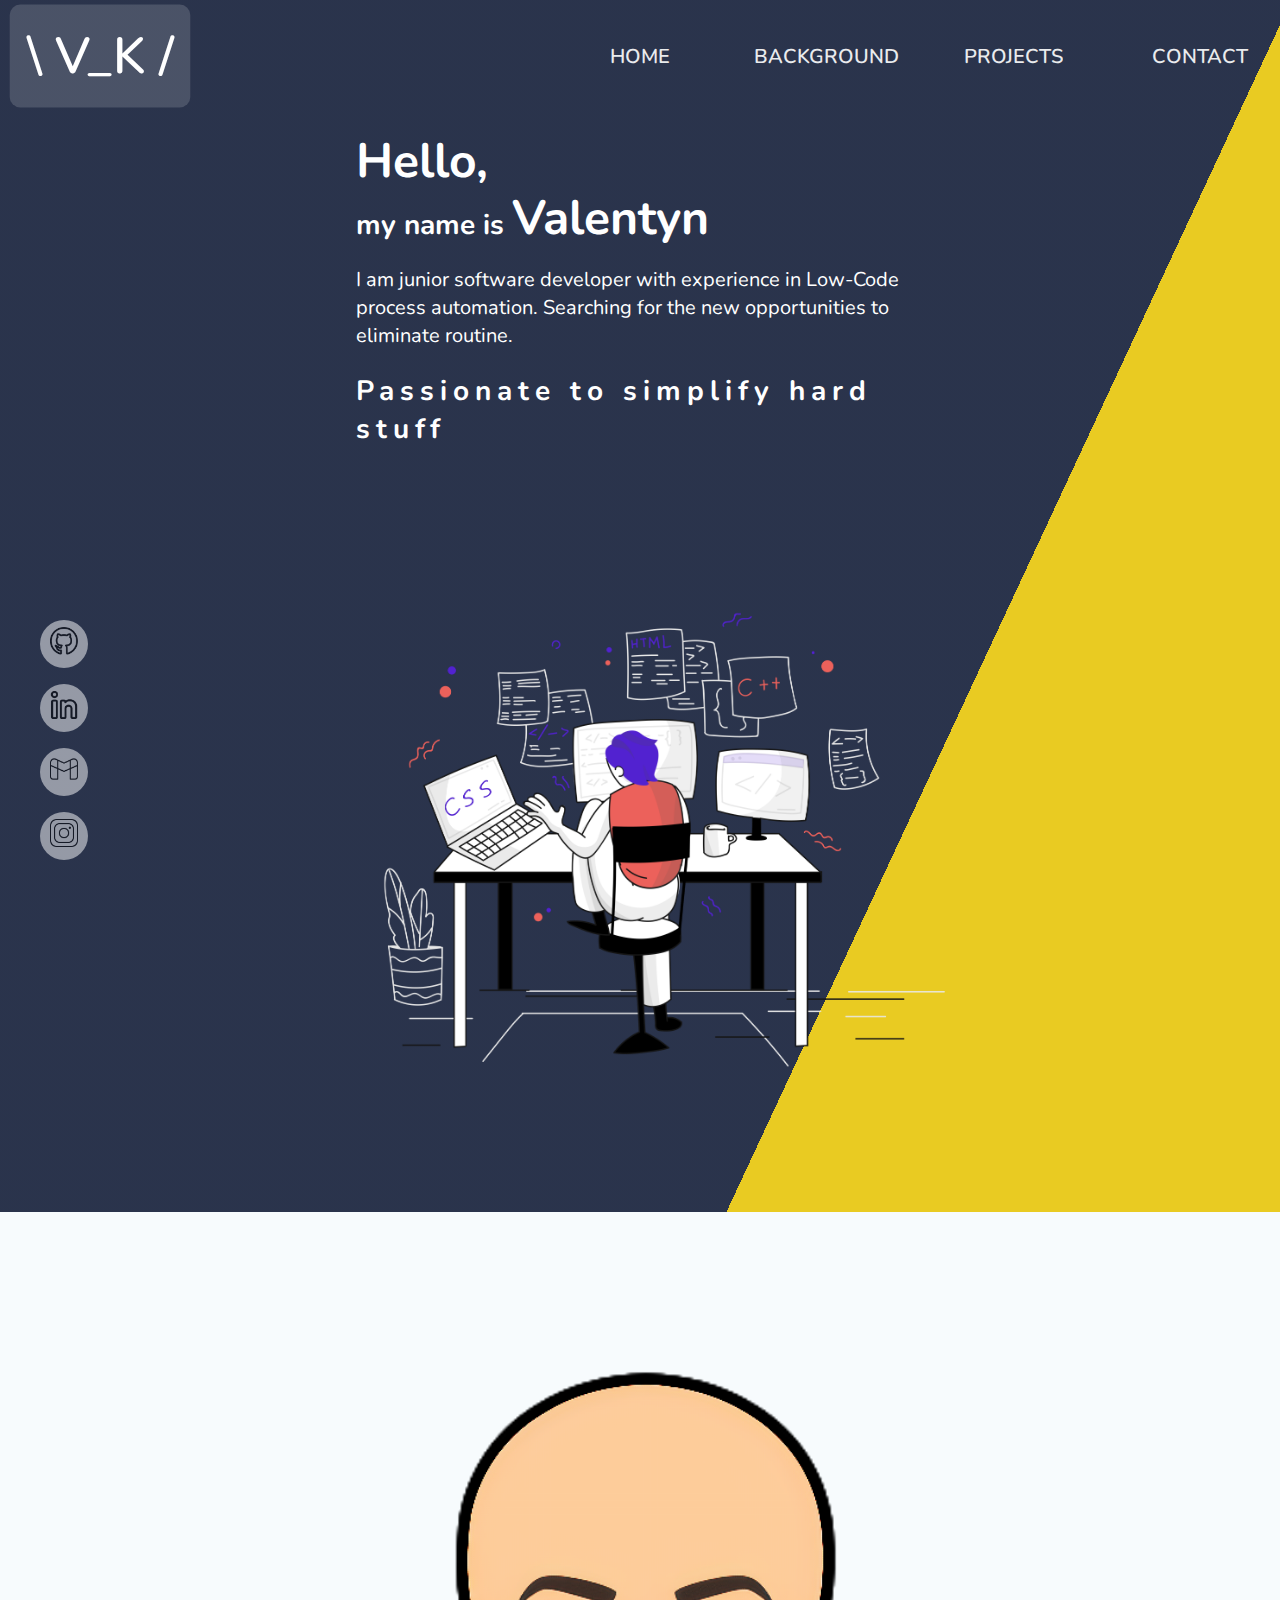
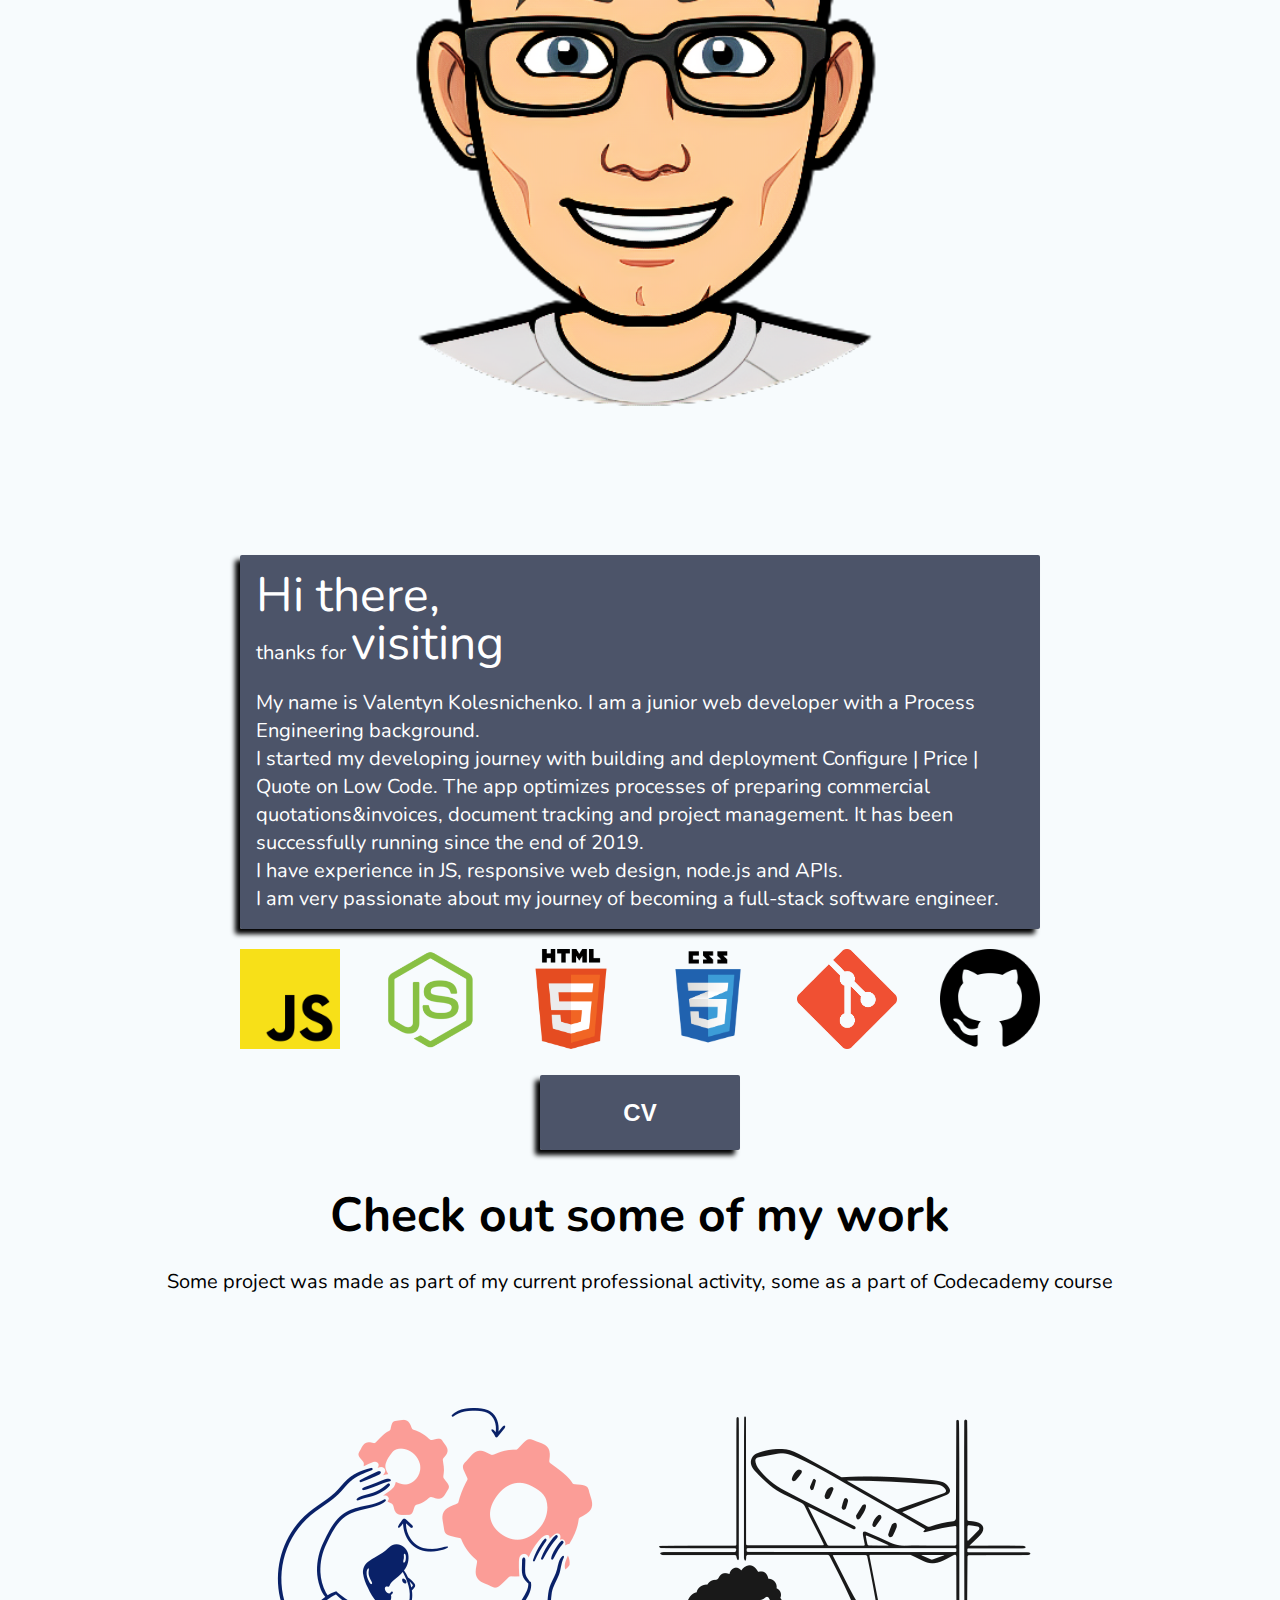
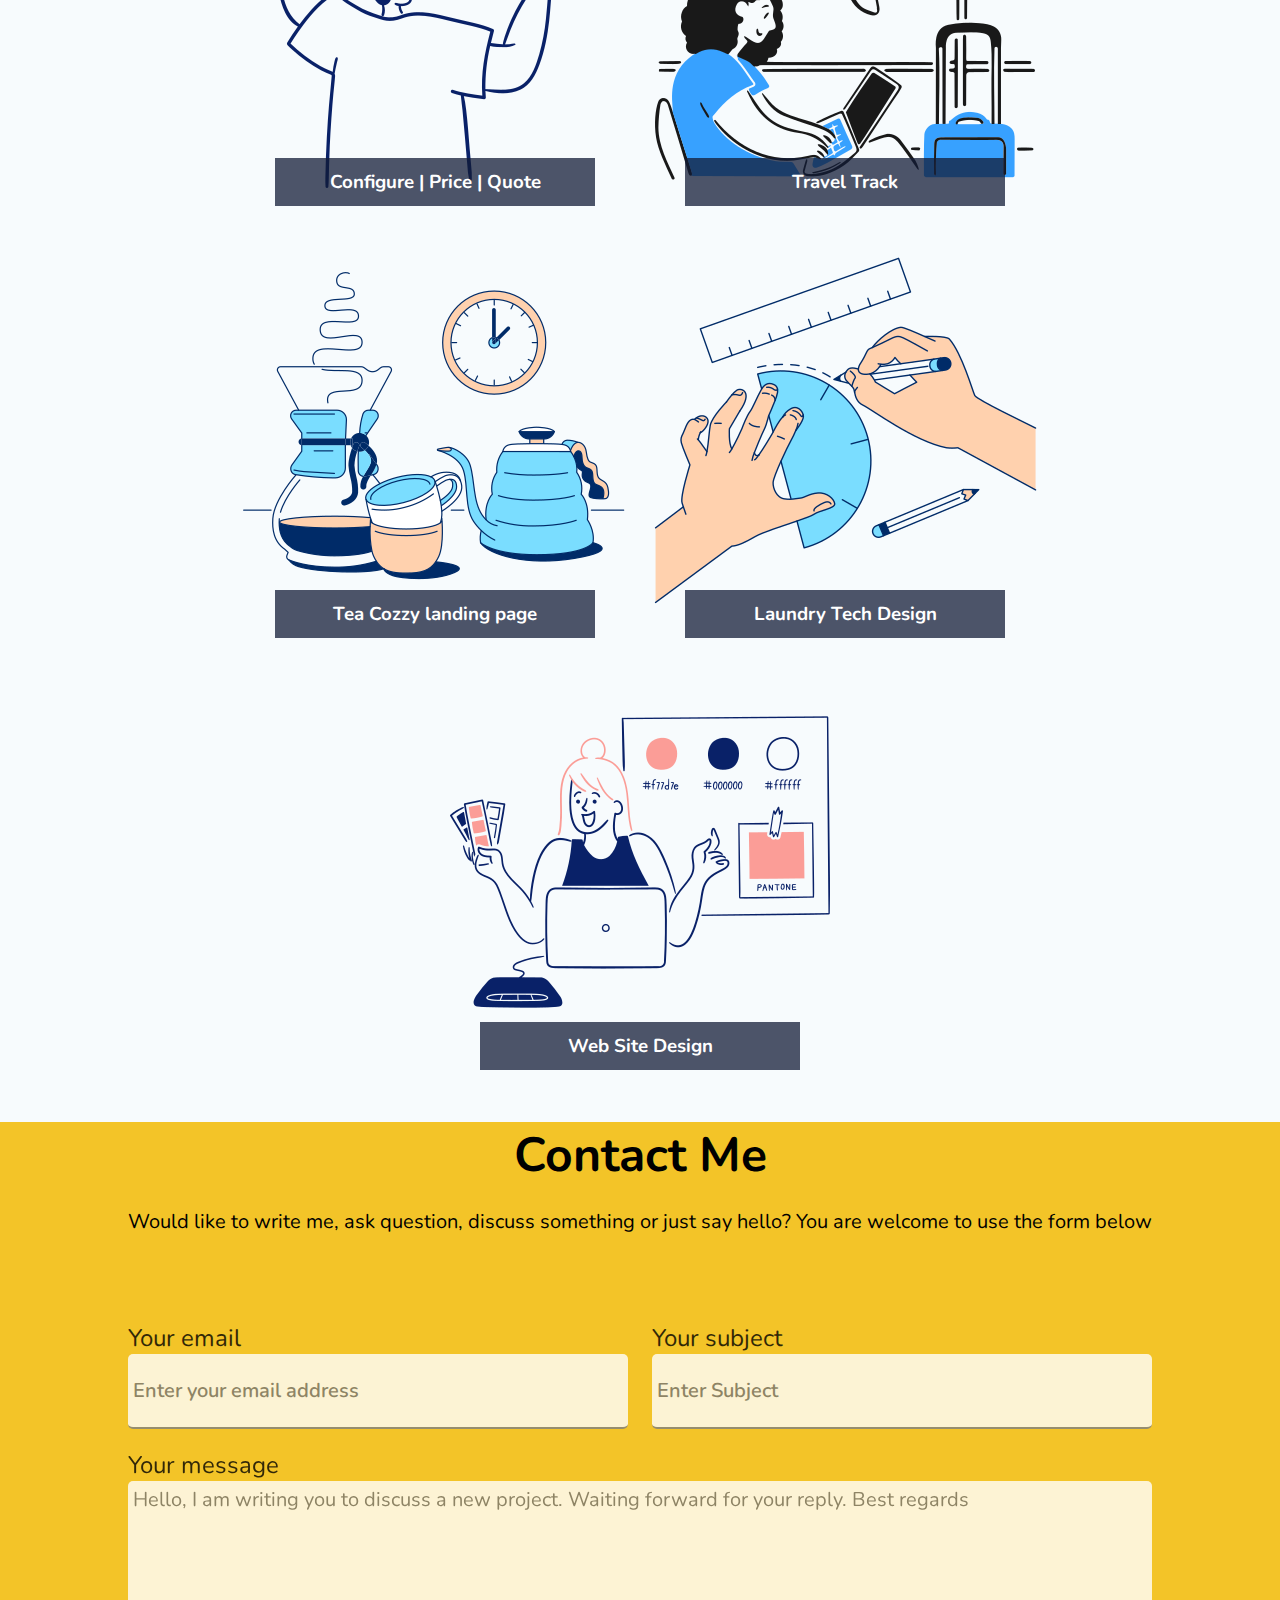
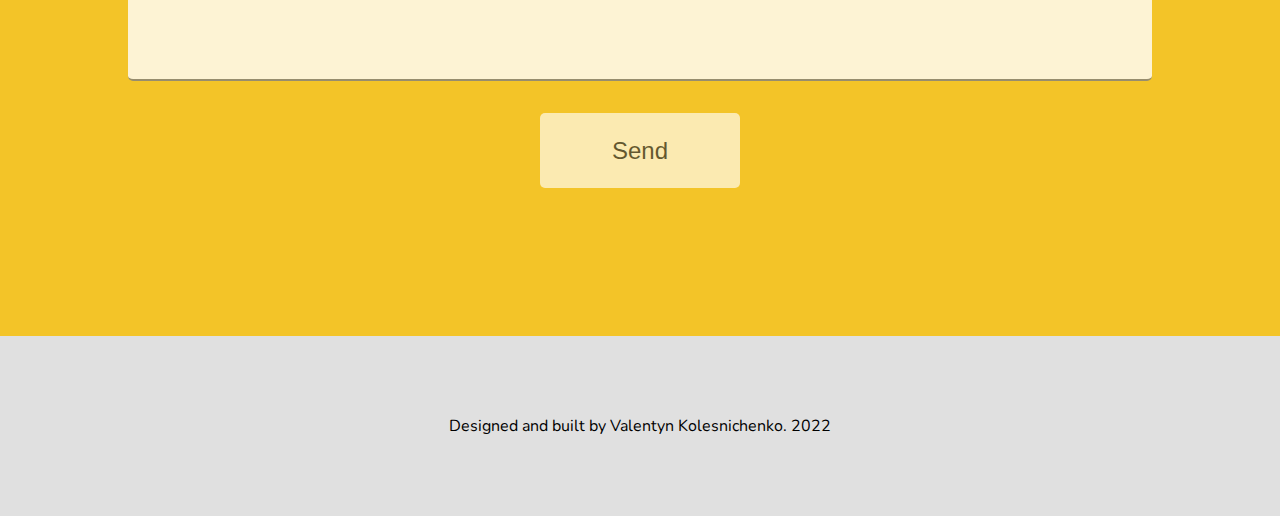
==== commit f9887745: "220215 update" ====
--- a/index.html
+++ b/index.html
@@ -66,19 +66,19 @@
             <div class='text'>
                 <p><span>Hi there,</span></p> 
                 <p>thanks for <span>visiting</span></p><br>
-                <p>My name is Valentyn Kolesnichenko. I have background in Process Engineering and qualified in CAD process design.
-                For a last 2 year I am handling business processes and automation.
+                <p>My name is Valentyn Kolesnichenko. I am a junior web developer with a Process Engineering background.
                 </p>
-                <p>The biggest achievements so far are developing and implementing CPQ app (Configure | Price | Quote) and SOPI app (Sales Orders | Proforma | Invoice)
-                    for my team to optimize the most consuming business flows: commercial quotations, invoice preparation, document tracking and project management.</p>
-                <p>For the last couple of year I have been following the path of Full-Stack Web developer</p>
-                <p>See below technologies I have learnt so far:</p>
+                <p>I started my developing journey with building and deployment Configure | Price | Quote on Low Code. The app optimizes processes of preparing commercial quotations&invoices, document tracking and project management. It has been successfully running since the end of 2019.
+                <p>I have experience in JS, responsive web design, node.js and APIs.</p>
+                <p>I am very passionate about my journey of becoming a full-stack software engineer.</p>
             </div>
             <ul>
+                <li><img src="media/icons/js.png" alt="JS"></li>
+                <li><img src="media/icons/node.png" alt="Node.js"></li>
                 <li><img src="media/icons/html.png" alt="HTML"></li>
                 <li><img src="media/icons/css.png" alt="CSS"></li>
-                <li><img src="media/icons/js.png" alt="JS"></li>
-                <li><img src="media/icons/git.png" alt="JS"></li>
+                <li><img src="media/icons/git.png" alt="GIT"></li>
+                <li><img src="media/icons/github_icon.png" alt="GitHub"></li>
             </ul>
             <form action="media/cv/CV_V.Kolesnichenko.pdf" method="get" target="_blank">
             <button id="cv" type="submit">CV</button>
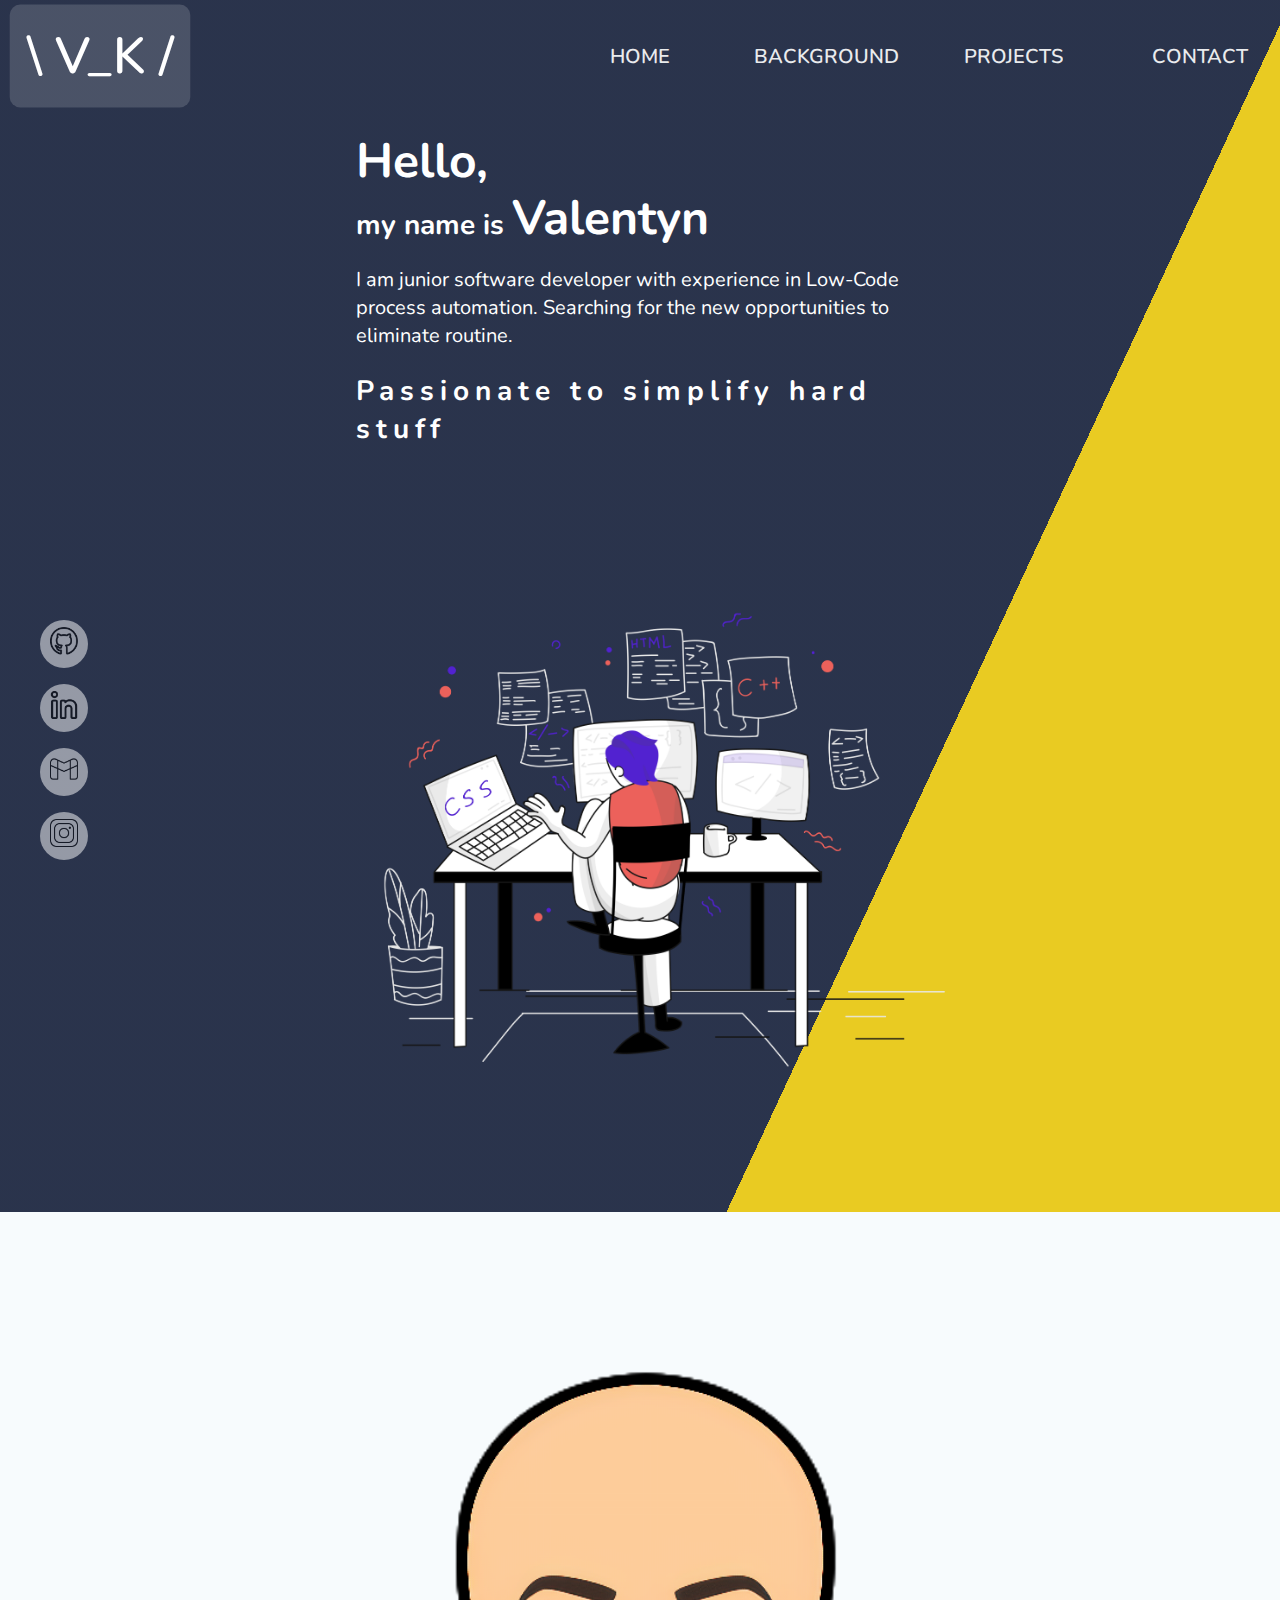
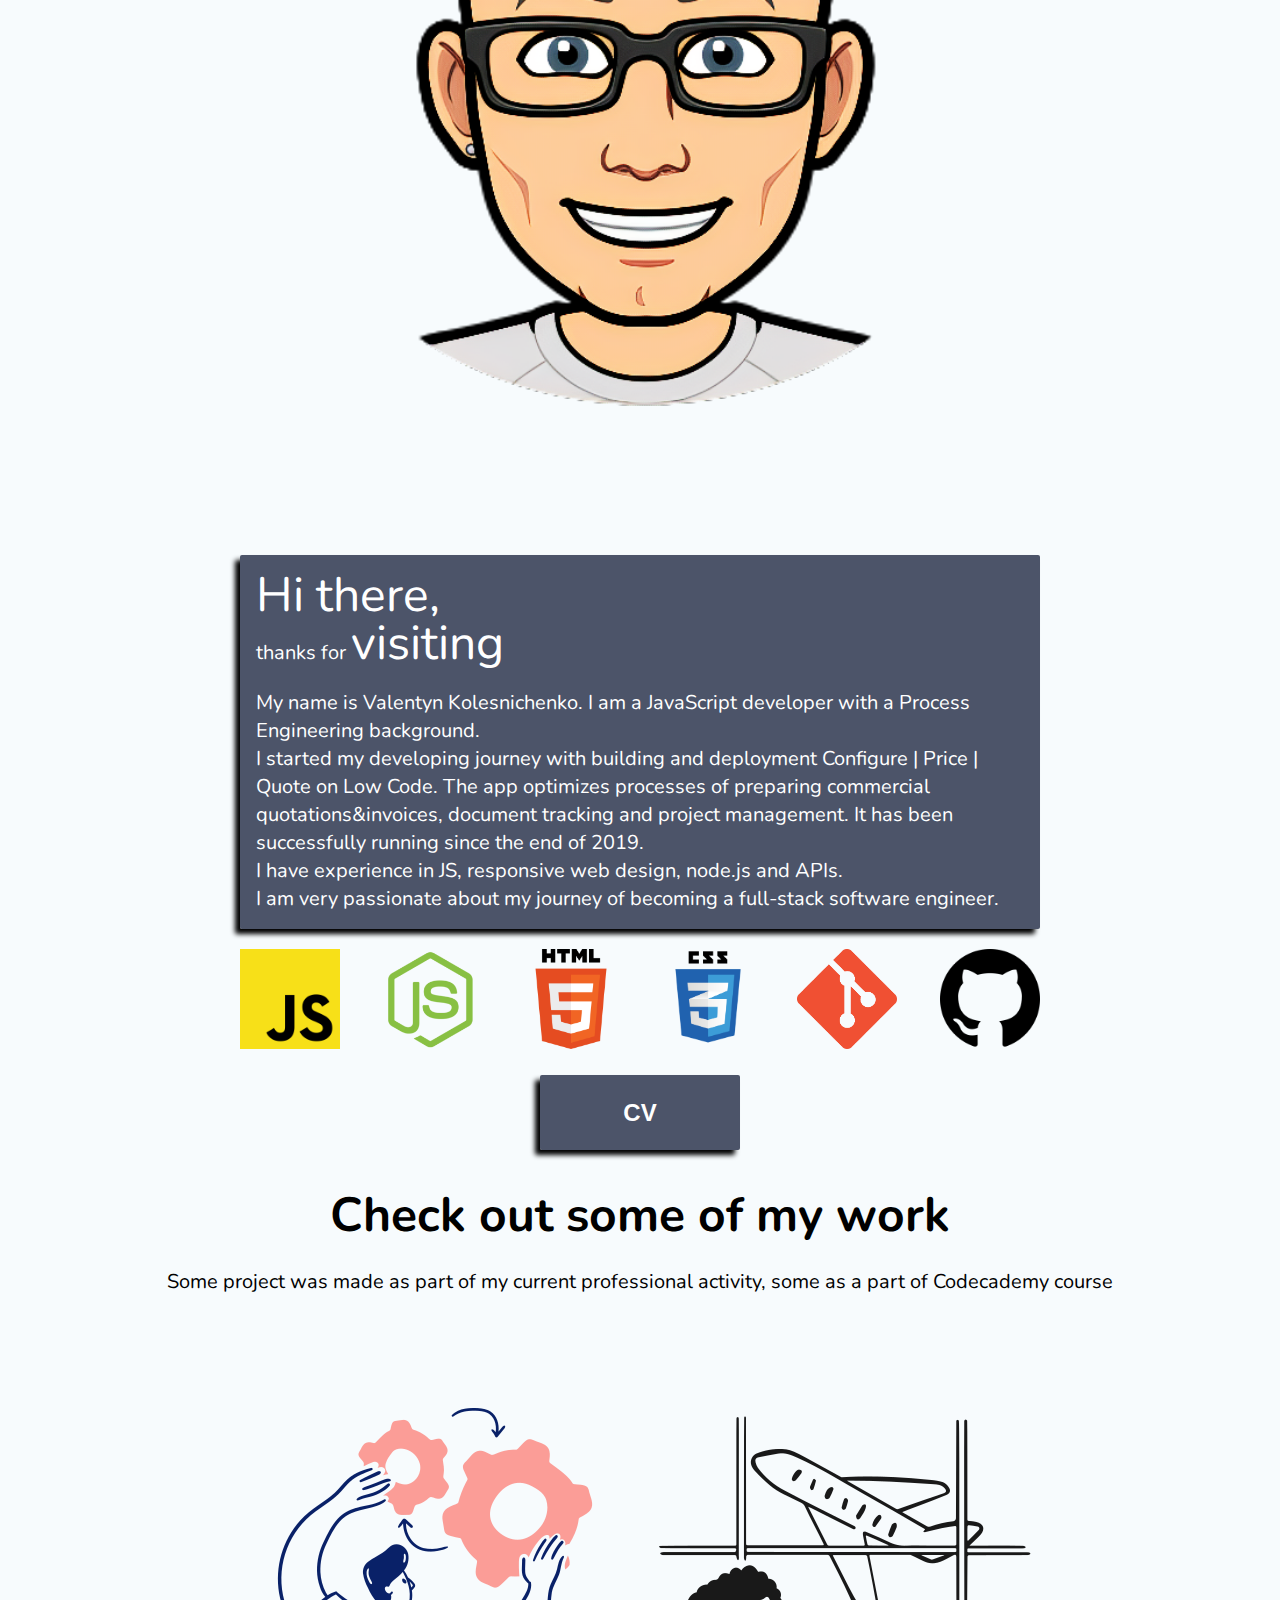
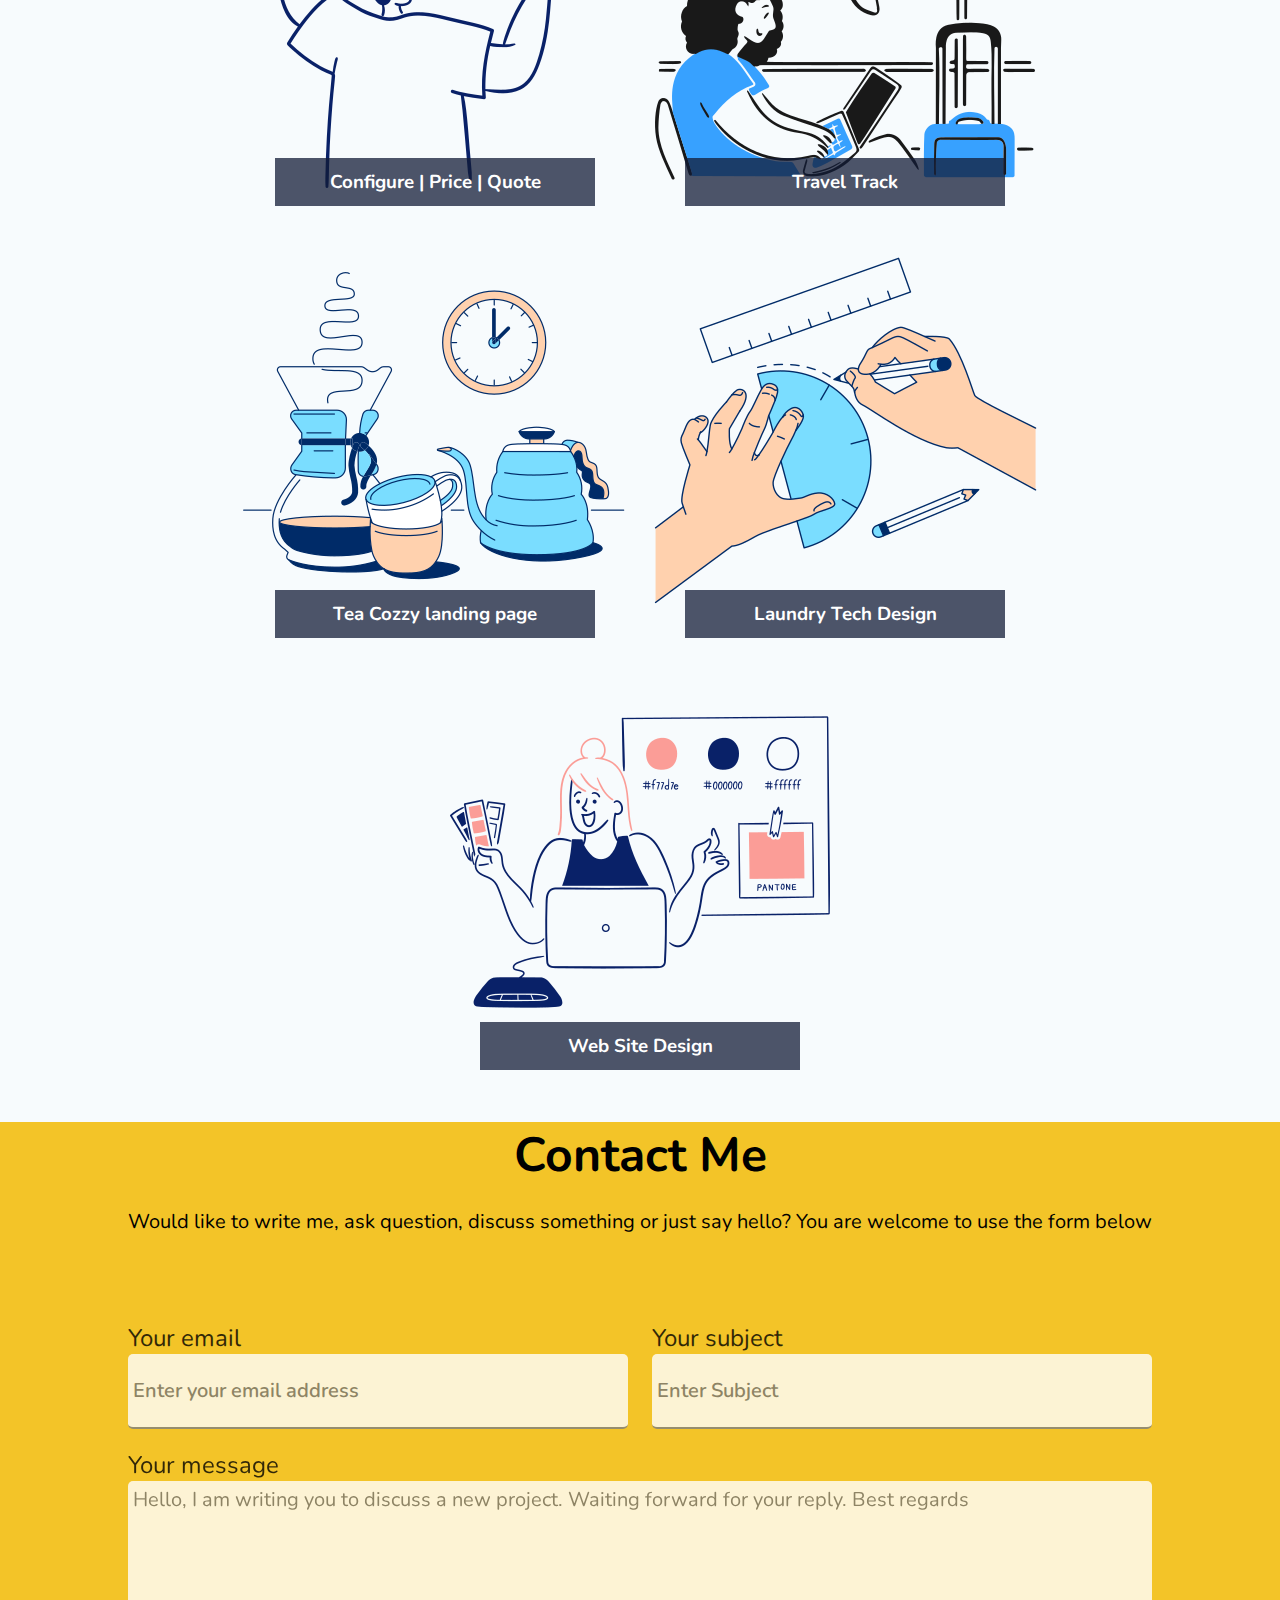
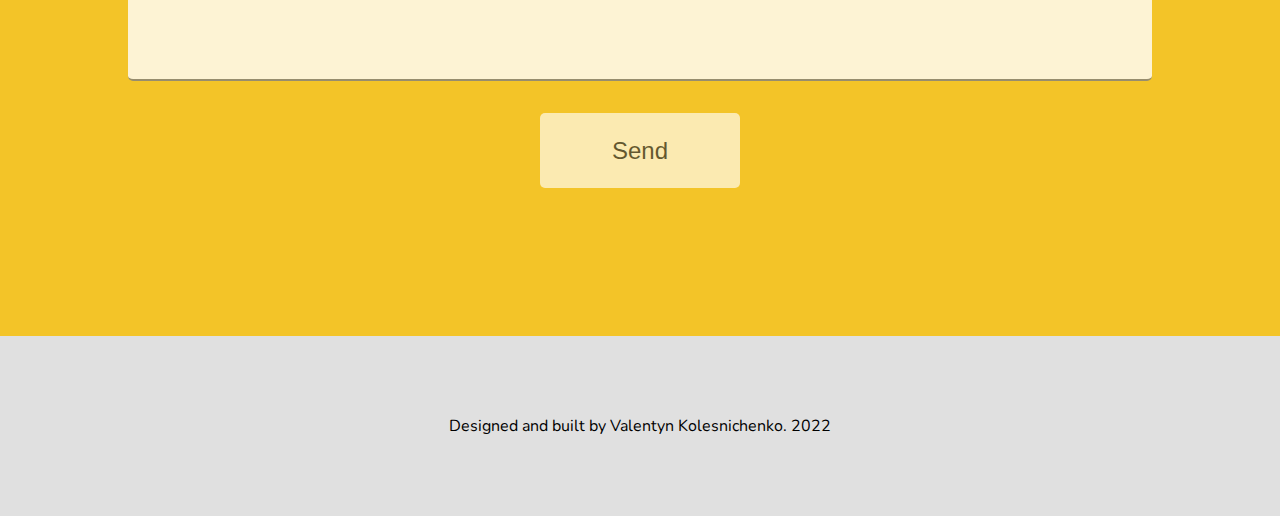
==== commit ffc9dc03: "cv and banner changes" ====
--- a/index.html
+++ b/index.html
@@ -66,7 +66,7 @@
             <div class='text'>
                 <p><span>Hi there,</span></p> 
                 <p>thanks for <span>visiting</span></p><br>
-                <p>My name is Valentyn Kolesnichenko. I am a junior web developer with a Process Engineering background.
+                <p>My name is Valentyn Kolesnichenko. I am a JavaScript developer with a Process Engineering background.
                 </p>
                 <p>I started my developing journey with building and deployment Configure | Price | Quote on Low Code. The app optimizes processes of preparing commercial quotations&invoices, document tracking and project management. It has been successfully running since the end of 2019.
                 <p>I have experience in JS, responsive web design, node.js and APIs.</p>
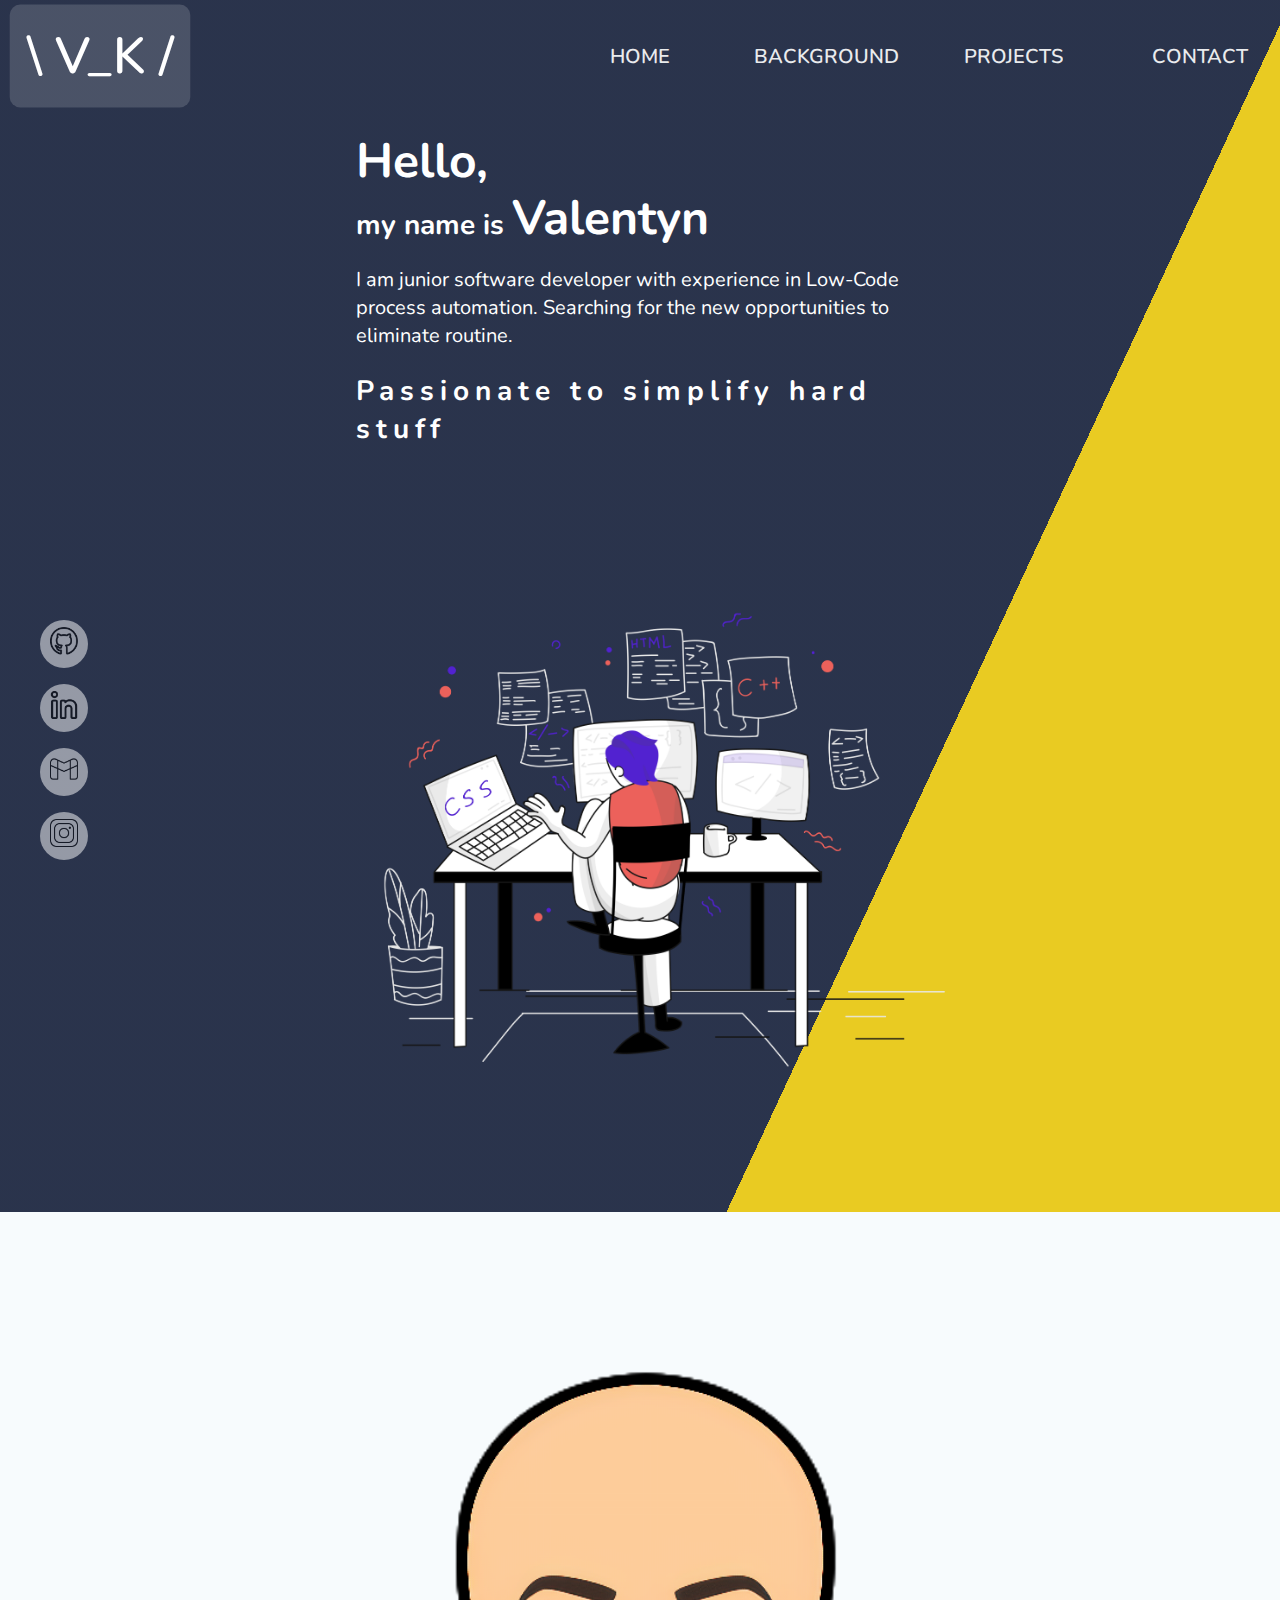
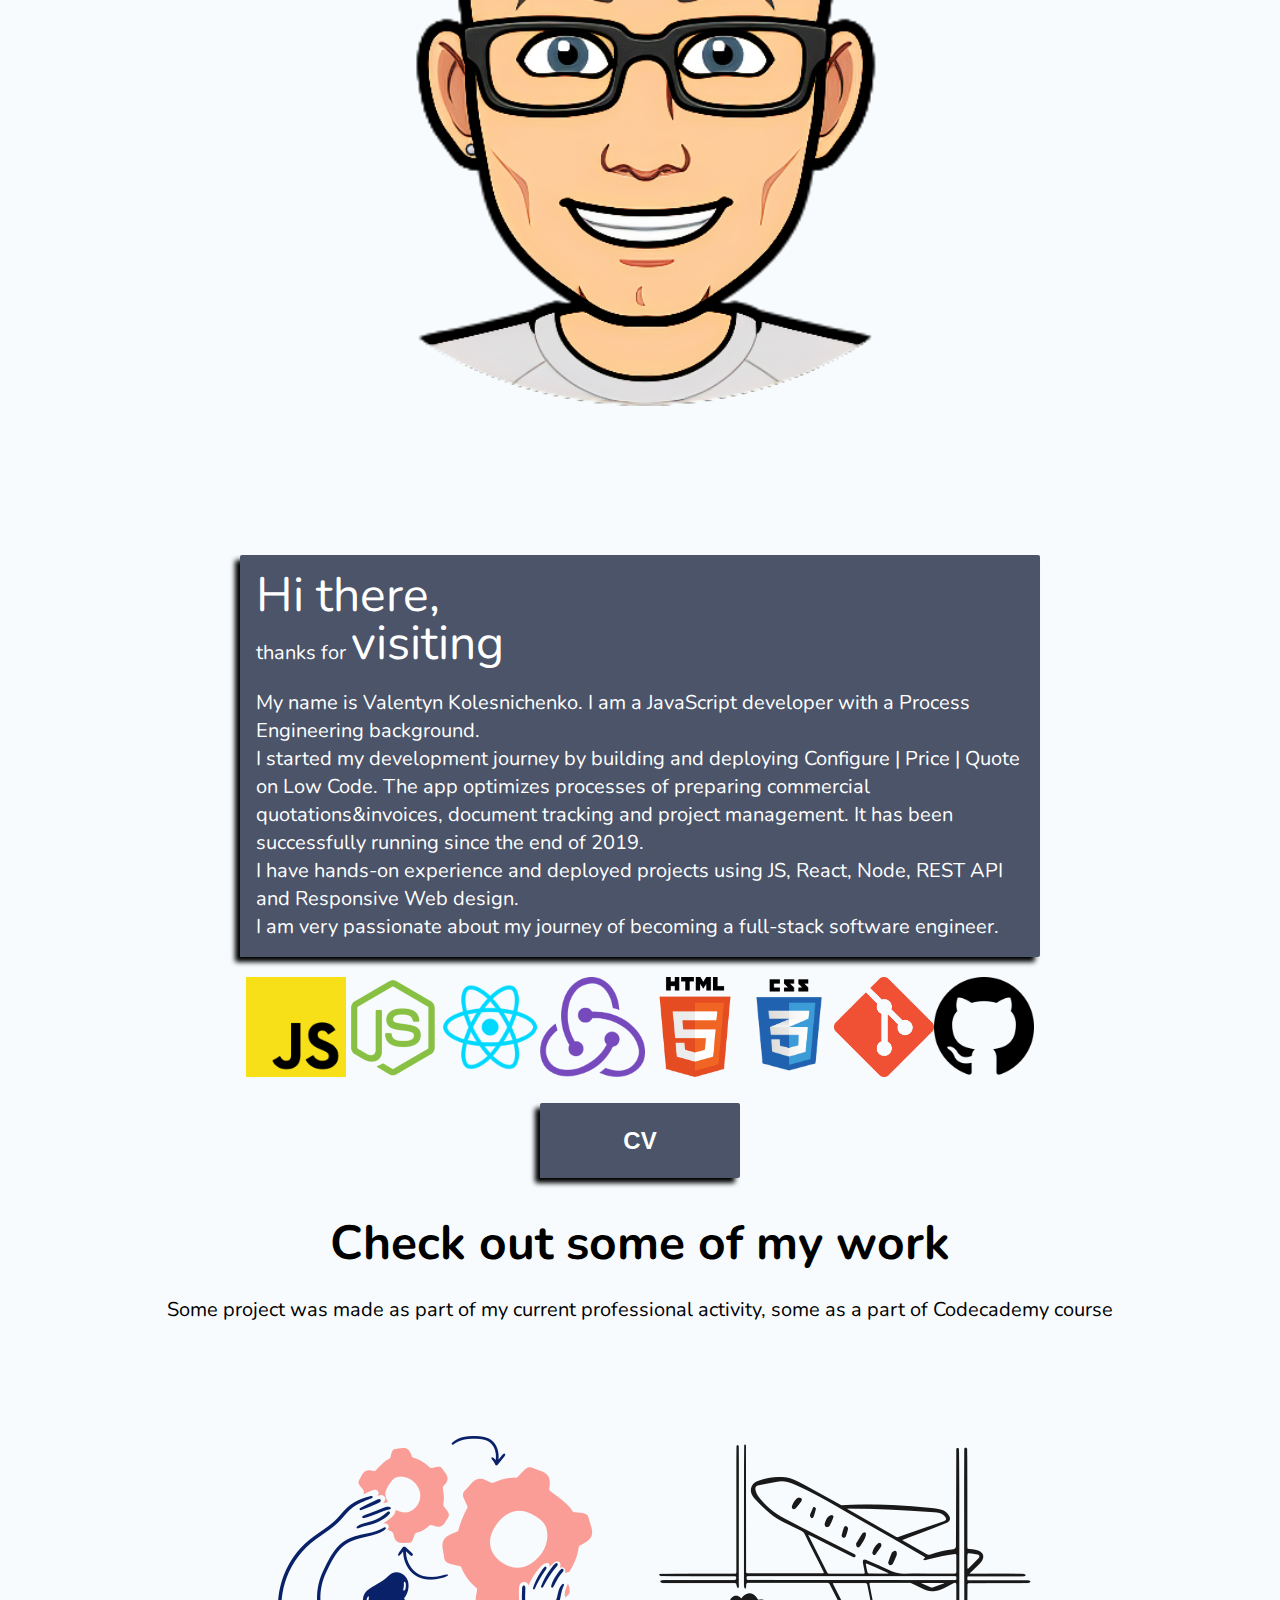
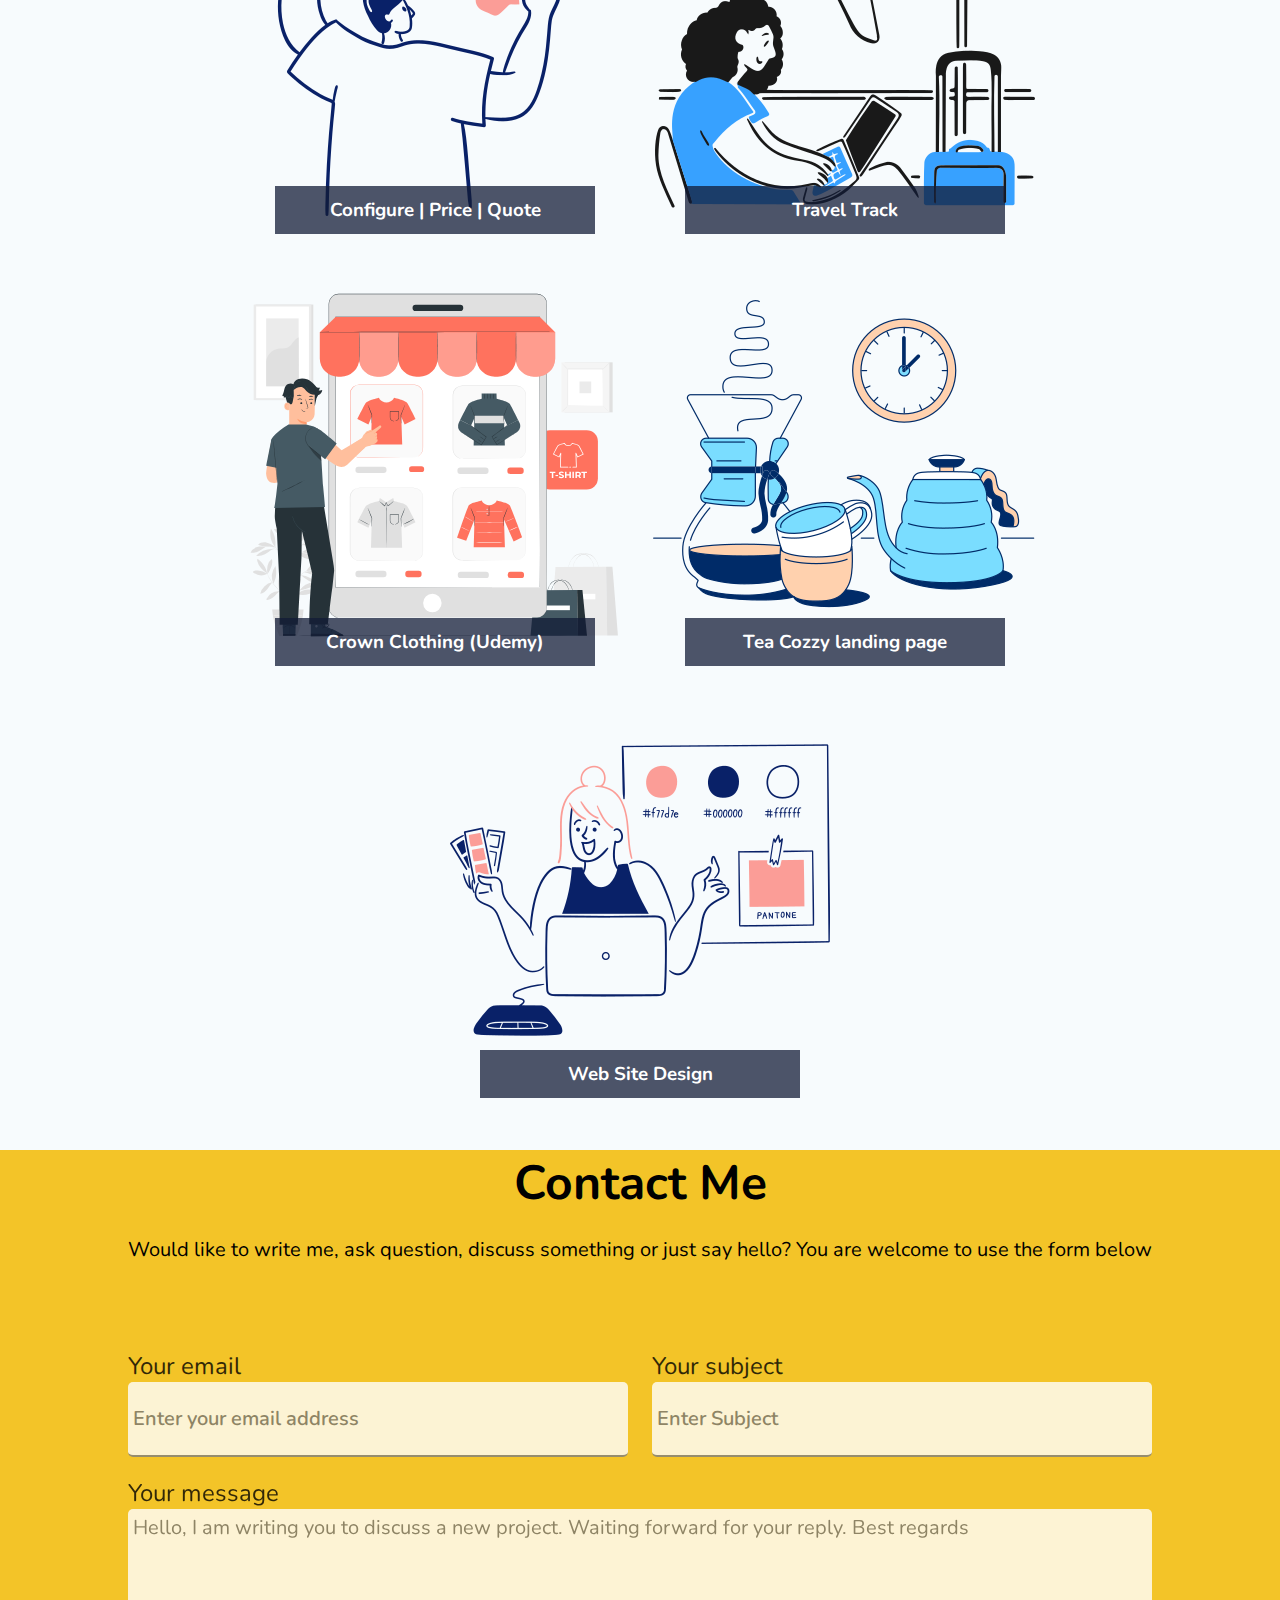
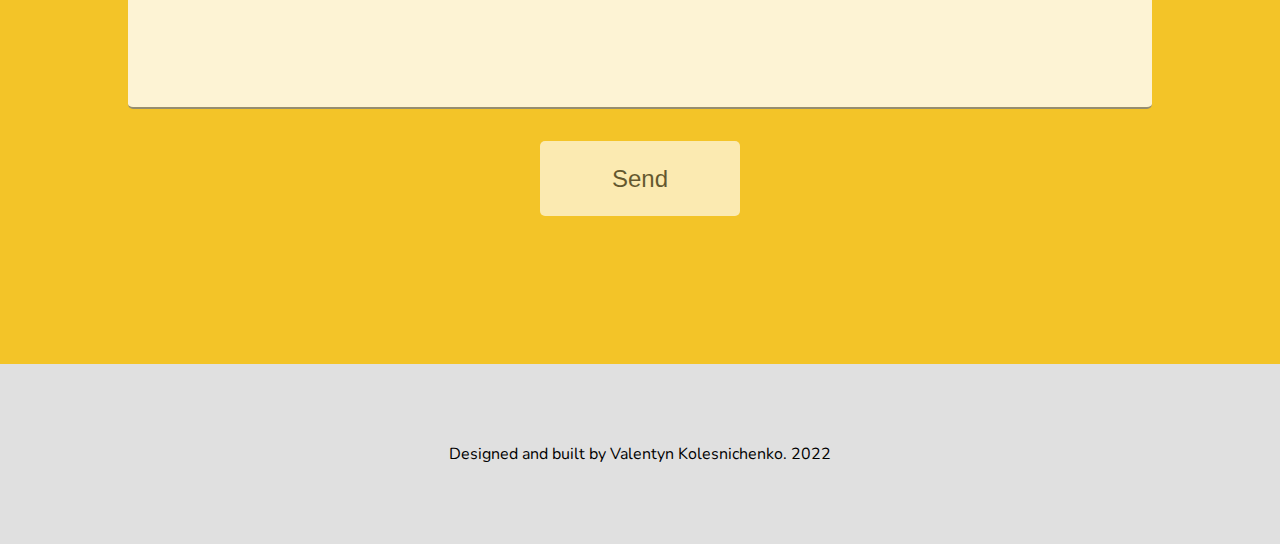
==== commit f52495f6: "july 2022 CV updata" ====
--- a/index.html
+++ b/index.html
@@ -1,5 +1,6 @@
 <!DOCTYPE html>
 <html lang="en">
+
 <head>
     <meta charset="UTF-8">
     <meta http-equiv="X-UA-Compatible" content="IE=edge">
@@ -10,220 +11,242 @@
     <link rel="preconnect" href="https://fonts.googleapis.com">
     <link rel="preconnect" href="https://fonts.gstatic.com" crossorigin>
     <link href="https://fonts.googleapis.com/css2?family=Nunito:wght@200&display=swap" rel="stylesheet">
-    <link rel="icon" href="media/illustration/V_2.png"> 
+    <link rel="icon" href="media/illustration/V_2.png">
     <script src="https://cdn.jsdelivr.net/npm/jquery@3.2.1/dist/jquery.min.js"></script>
     <title>Portfolio</title>
 </head>
+
 <body>
-<header>
-<div id='logo'>
-    <h1>  \ V_K /  </h1>
-</div>
-<nav class="desctop">
-    <ul>
-        <li><a href="#about">home</a></li>
-        <li><a href="#background">background</a></li>
-        <li><a href="#projects">projects</a></li>
-        <li><a href="#contact">contact</a></li>
-    </ul>
-</nav>
-</header>
-<button id="navigation_button" onclick="openMenu()"><img src="media/icons/openMenuButton.png" alt="open"></button>
-<nav class="mobile">
-    <button id='close_button' onclick="closeMenu()"><img src="media/icons/closeMenuBar.png" alt="close"></button>
-    <ul>
-        <li><a href="#about">about</a></li>
-        <li><a href="#background">background</a></li>
-        <li><a href="#projects">projects</a></li>
-        <li><a href="#contact">contact</a></li>
-    </ul>
-</nav>
-<div id='about'>
-    <div class = 'content'>
-        <div class = "about">
-            <div class = "text">
-                <h1>Hello,</h1>
-                <h2>my name is <span>Valentyn</span></h2>
-                <br>
-                <p>I am junior software developer with experience in Low-Code process automation.
-                    Searching for the new opportunities to eliminate routine.
-                </p>
-                <br>
-                <h2 class='tagline'>Passionate to simplify hard stuff</h2>
+    <header>
+        <div id='logo'>
+            <h1> \ V_K / </h1>
+        </div>
+        <nav class="desctop">
+            <ul>
+                <li><a href="#about">home</a></li>
+                <li><a href="#background">background</a></li>
+                <li><a href="#projects">projects</a></li>
+                <li><a href="#contact">contact</a></li>
+            </ul>
+        </nav>
+    </header>
+    <button id="navigation_button" onclick="openMenu()"><img src="media/icons/openMenuButton.png" alt="open"></button>
+    <nav class="mobile">
+        <button id='close_button' onclick="closeMenu()"><img src="media/icons/closeMenuBar.png" alt="close"></button>
+        <ul>
+            <li><a href="#about">about</a></li>
+            <li><a href="#background">background</a></li>
+            <li><a href="#projects">projects</a></li>
+            <li><a href="#contact">contact</a></li>
+        </ul>
+    </nav>
+    <div id='about'>
+        <div class='content'>
+            <div class="about">
+                <div class="text">
+                    <h1>Hello,</h1>
+                    <h2>my name is <span>Valentyn</span></h2>
+                    <br>
+                    <p>I am junior software developer with experience in Low-Code process automation.
+                        Searching for the new opportunities to eliminate routine.
+                    </p>
+                    <br>
+                    <h2 class='tagline'>Passionate to simplify hard stuff</h2>
                 </div>
-        </div>
-        <div class = "picture">
-            <img src="media/illustration/coding3.png" alt="">
+            </div>
+            <div class="picture">
+                <img src="media/illustration/coding3.png" alt="">
+            </div>
         </div>
     </div>
-</div>
-<div id="background">
-    <div class='content'>
-        <div class = 'picture'>
-            <img src="media/illustration/V_2.png" alt="">
-        </div>
-        <div class = 'about'>
-            <div class='text'>
-                <p><span>Hi there,</span></p> 
-                <p>thanks for <span>visiting</span></p><br>
-                <p>My name is Valentyn Kolesnichenko. I am a JavaScript developer with a Process Engineering background.
-                </p>
-                <p>I started my developing journey with building and deployment Configure | Price | Quote on Low Code. The app optimizes processes of preparing commercial quotations&invoices, document tracking and project management. It has been successfully running since the end of 2019.
-                <p>I have experience in JS, responsive web design, node.js and APIs.</p>
-                <p>I am very passionate about my journey of becoming a full-stack software engineer.</p>
-            </div>
+    <div id="background">
+        <div class='content'>
+            <div class='picture'>
+                <img src="media/illustration/V_2.png" alt="">
+            </div>
+            <div class='about'>
+                <div class='text'>
+                    <p><span>Hi there,</span></p>
+                    <p>thanks for <span>visiting</span></p><br>
+                    <p>My name is Valentyn Kolesnichenko. I am a JavaScript developer with a Process Engineering
+                        background.
+                    </p>
+                    <p>I started my development journey by building and deploying Configure | Price | Quote on Low Code.
+                        The app optimizes processes of preparing commercial quotations&invoices, document tracking and
+                        project management. It has been successfully running since the end of 2019.
+                    <p>I have hands-on experience and deployed projects using JS, React, Node, REST API and Responsive
+                        Web design.</p>
+                    <p>I am very passionate about my journey of becoming a full-stack software engineer.</p>
+                </div>
+                <ul>
+                    <li><img src="media/icons/js.png" alt="JS"></li>
+                    <li><img src="media/icons/node.png" alt="Node.js"></li>
+                    <li><img src="media/icons/react.png" alt="React"></li>
+                    <li><img src="media/icons/redux.png" alt="Redux"></li>
+                    <li><img src="media/icons/html.png" alt="HTML"></li>
+                    <li><img src="media/icons/css.png" alt="CSS"></li>
+                    <li><img src="media/icons/git.png" alt="GIT"></li>
+                    <li><img src="media/icons/github_icon.png" alt="GitHub"></li>
+                </ul>
+                <form action="media/cv/CV_V.Kolesnichenko.pdf" method="get" target="_blank">
+                    <button id="cv" type="submit">CV</button>
+                </form>
+            </div>
+        </div>
+    </div>
+
+    <div id="projects">
+        <section>
+            <h1>Check out some of my work</h1>
+            <p>Some project was made as part of my current professional activity, some as a part of Codecademy course
+            </p>
+        </section>
+        <div class="works">
+            <ul id="Works">
+                <li id="CPQ">
+                    <h3 class="workName">Configure | Price | Quote</h3>
+                    <div class='project_description'>
+                        <div class="project_text">
+                            <h2>CPQ</h2>
+                            <p>Configure, Price, Quote app, built on Low-Code for quotation preparation</p>
+                            <h3>Technologies:</h3>
+                            <div class="tech">
+                                <p>Low Code</p>
+                                <p>|</p>
+                                <p>REST API</p>
+                                <p>|</p>
+                                <p>HTML</p>
+                            </div>
+                            <br>
+                            <a href="cpq.html" target="_blank"><img src="media/icons/external link.png" alt=""></a>
+                        </div>
+                    </div>
+                </li>
+                <li id="travelTrack">
+                    <h3 class="workName">Travel Track</h3>
+                    <div class='project_description'>
+                        <div class="project_text">
+                            <h2>Travel Track</h2>
+                            <p>Full stack app with React as client and Node.js as server deployed on Heroku. Enter city
+                                name and get weather forecast and some places worth visiting.</p>
+                            <h3>Technologies:</h3>
+                            <div class="tech">
+                                <p>React</p>
+                                <p>|</p>
+                                <p>Node</p>
+                                <p>|</p>
+                                <p>REST API</p>
+                            </div>
+                            <br>
+                            <a href="https://travel-track-react.herokuapp.com/" target="_blank"><img
+                                    src="media/icons/external link.png" alt=""></a>
+                        </div>
+                    </div>
+                </li>
+                <li id="crwn" onclick="showDescription()">
+                    <h3 class="workName">Crown Clothing (Udemy)</h3>
+                    <div class='project_description'>
+                        <div class='project_text'>
+                            <h2>Crown Clothing</h2>
+                            <p>E-commerce web page. Part of Udemy React course (Redux, Hooks, GraphQL, Stripe,
+                                Firebase).
+                                Project is continuously updating...</p>
+                            <h3>Technologies:</h3>
+                            <div class="tech">
+                                <p>React</p>
+                                <p>|</p>
+                                <p>JS</p>
+                                <p>|</p>
+                                <p>Redux</p>
+                            </div>
+                            <br>
+                            <a href="https://crown-clothing-learning.netlify.app/" target="_blank"><img
+                                    src="media/icons/external link.png" alt=""></a>
+                        </div>
+                </li>
+                <li id="TeaLanding">
+                    <h3 class="workName">Tea Cozzy landing page</h3>
+                    <div class='project_description'>
+                        <div class='project_text'>
+                            <h2>Tea Cozzy</h2>
+                            <p>Landing page for Tea store. One of Codecademy portfolio projects</p>
+                            <h3>Technologies:</h3>
+                            <div class="tech">
+                                <p>HTML</p>
+                                <p>|</p>
+                                <p>CSS</p>
+                            </div>
+                            <br>
+                            <a href="https://valentynjk.github.io/Tea_Cozy/" target="_blank"><img
+                                    src="media/icons/external link.png" alt=""></a>
+                        </div>
+                </li>
+                <li id='webSiteDesign'>
+                    <h3 class="workName">Web Site Design</h3>
+                    <div class='project_description'>
+                        <div class='project_text'>
+                            <h2>Web Site Design</h2>
+                            <p>Web site design guidance. First web site was created in </p>
+                            <h3>Technologies:</h3>
+                            <div class="tech">
+                                <p>HTML</p>
+                                <p>|</p>
+                                <p>CSS</p>
+                            </div>
+                            <br>
+                            <a href="https://valentynjk.github.io/Website_Design_System/" target="_blank"><img
+                                    src="media/icons/external link.png" alt=""></a>
+                        </div>
+                </li>
+            </ul>
+        </div>
+    </div> <br> <br>
+    <div id='contact'>
+        <section>
+            <h1>Contact Me</h1>
+            <p>Would like to write me, ask question, discuss something or just say hello? You are welcome to use the
+                form below</p>
+        </section>
+        <div class='message'>
+            <form action="https://formspree.io/f/mqknknak" method="POST">
+                <label class='_email' for="">
+                    Your email
+                    <input type="email" class='email' name="email" id="" placeholder="Enter your email address" />
+                </label>
+                <label class='_subject' for="">
+                    Your subject
+                    <input type="text" class='subject' name="subject" id="" placeholder="Enter Subject" />
+                </label>
+                <label class='__message' for="">
+                    Your message
+                    <textarea class='_message' name="message" id="" cols="30" rows="10"
+                        placeholder="Hello, I am writing you to discuss a new project. Waiting forward for your reply. Best regards"></textarea>
+                    <label>
+                        <div class="status"></div>
+                        <br>
+                        <button onclick="sendMessage()" type='submit' class='submit'>Send</button>
+            </form>
+
+        </div>
+    </div>
+    <footer>
+        <aside>
             <ul>
-                <li><img src="media/icons/js.png" alt="JS"></li>
-                <li><img src="media/icons/node.png" alt="Node.js"></li>
-                <li><img src="media/icons/html.png" alt="HTML"></li>
-                <li><img src="media/icons/css.png" alt="CSS"></li>
-                <li><img src="media/icons/git.png" alt="GIT"></li>
-                <li><img src="media/icons/github_icon.png" alt="GitHub"></li>
+                <li><a href="https://github.com/ValentynJK" target="_blank"><img src="media/icons/gitHub.png"
+                            alt="git"></a></li>
+                <li><a href="https://www.linkedin.com/in/valentyn-kolesnichenko/" target="_blank"><img
+                            src="media/icons/linked.png" alt="linked"></a></li>
+                <li><a href="mailto:valentynejk@gmail.com" target="_blank"><img src="media/icons/gmail.png"
+                            alt="email"></a></li>
+                <li><a href="https://www.instagram.com/valentynjk/" target="_blank"><img src="media/icons/insta.png"
+                            alt="insta"></a></li>
             </ul>
-            <form action="media/cv/CV_V.Kolesnichenko.pdf" method="get" target="_blank">
-            <button id="cv" type="submit">CV</button>
-            </form>
-        </div>
-    </div>
-</div>
-
-<div id="projects">
-    <section>
-        <h1>Check out some of my work</h1>
-        <p>Some project was made as part of my current professional activity, some as a part of Codecademy course</p>
-    </section>
-    <div class="works" >
-        <ul id="Works">
-            <li id="CPQ">
-                <h3 class="workName">Configure | Price | Quote</h3>
-                <div class='project_description'>
-                    <div class="project_text">
-                        <h2>CPQ</h2>
-                        <p>Configure, Price, Quote app, built on Low-Code for quotation preparation</p>
-                        <h3>Technologies:</h3>
-                        <div class = "tech">
-                            <p>Low Code</p>
-                            <p>|</p>
-                            <p>REST API</p>
-                            <p>|</p>
-                            <p>HTML</p>                            
-                        </div>
-                        <br>
-                        <a href="cpq.html" target="_blank"><img src="media/icons/external link.png" alt=""></a>
-                    </div>
-                </div>
-            </li>
-            <li id="travelTrack">
-                <h3 class="workName">Travel Track</h3>
-                <div class='project_description'>
-                    <div class="project_text">
-                        <h2>Travel Track</h2>
-                        <p>REST API app made on Node.js deployed on Heroku. Enter city name and get weather forecast and some places worth visiting.</p>
-                        <h3>Technologies:</h3>
-                        <div class = "tech">
-                            <p>JS</p>
-                            <p>|</p>
-                            <p>Node</p>
-                            <p>|</p>
-                            <p>REST API</p>                            
-                        </div>
-                        <br>
-                        <a href="https://travel-track-app.herokuapp.com/" target="_blank"><img src="media/icons/external link.png" alt=""></a>
-                    </div>
-                </div>
-            </li>
-            <li id="TeaLanding">
-                <h3 class="workName">Tea Cozzy landing page</h3>
-                <div class='project_description'>
-                    <div class='project_text'>
-                        <h2>Tea Cozzy</h2>
-                        <p>Landing page for Tea store. One of Codecademy portfolio projects</p>
-                        <h3>Technologies:</h3>
-                        <div class = "tech">
-                            <p>HTML</p>
-                            <p>|</p>
-                            <p>CSS</p>
-                        </div>
-                        <br>
-                    <a href="https://valentynjk.github.io/Tea_Cozy/" target="_blank"><img src="media/icons/external link.png" alt=""></a>
-                    </div>
-            </li>
-            <li id="laundryLanding" onclick="showDescription()">
-                <h3 class="workName">Laundry Tech Design</h3>
-                <div class='project_description'>
-                    <div class='project_text'>
-                        <h2>Laundry Tech Design</h2>
-                        <p>Landing page for company provides services in the field of key-solution for professional laundry industry</p>
-                        <h3>Technologies:</h3>
-                        <div class = "tech">
-                            <p>HTML</p>
-                            <p>|</p>
-                            <p>CSS</p>
-                        </div>
-                        <br>
-                    <a href="https://valentynjk.github.io/LaundryDesign/" target="_blank"><img src="media/icons/external link.png" alt=""></a>
-                </div>
-            </li>
-            <li id='webSiteDesign'>
-                <h3 class="workName">Web Site Design</h3>
-                <div class='project_description'>
-                    <div class='project_text'>
-                        <h2>Web Site Design</h2>
-                        <p>Web site design guidance. First web site was created in </p>
-                        <h3>Technologies:</h3>
-                        <div class = "tech">
-                            <p>HTML</p>
-                            <p>|</p>
-                            <p>CSS</p>
-                        </div>
-                        <br>
-                    <a href="https://valentynjk.github.io/Website_Design_System/" target="_blank"><img src="media/icons/external link.png" alt=""></a>
-                </div>
-            </li>
-        </ul>
-    </div>
-</div> <br> <br>
-<div id='contact'>
-    <section>
-        <h1>Contact Me</h1>
-        <p>Would like to write me, ask question, discuss something or just say hello? You are welcome to use the form below</p>
-    </section>
-    <div class='message'>
-        <form action="https://formspree.io/f/mqknknak" method="POST">
-            <label class='_email' for="">
-                Your email
-                <input type="email" class='email' name="email" id="" placeholder="Enter your email address"/>
-            </label>
-            <label class='_subject' for="">
-                Your subject
-                <input type="text" class='subject' name="subject" id="" placeholder="Enter Subject"/>
-            </label>
-            <label class='__message' for="">
-                Your message
-                <textarea class='_message' name="message" id="" cols="30" rows="10" placeholder="Hello, I am writing you to discuss a new project. Waiting forward for your reply. Best regards"></textarea>
-            <label>
-                <div class="status"></div>
-                <br>
-                <button onclick="sendMessage()" type='submit' class='submit'>Send</button>
-        </form>
-  
-</div>
-</div>
-<footer>
-<aside>
-    <ul>
-        <li><a href="https://github.com/ValentynJK" target="_blank"><img src="media/icons/gitHub.png" alt="git"></a></li>
-        <li><a href="https://www.linkedin.com/in/valentyn-kolesnichenko/" target="_blank"><img src="media/icons/linked.png" alt="linked"></a></li>
-        <li><a href="mailto:valentynejk@gmail.com" target="_blank"><img src="media/icons/gmail.png" alt="email"></a></li>
-        <li><a href="https://www.instagram.com/valentynjk/" target="_blank"><img src="media/icons/insta.png" alt="insta"></a></li>
-    </ul>
-</aside>
-<div>
-    <p>Designed and built by Valentyn Kolesnichenko. 2022</p>
-</div>
-</footer>
-<script src="scripts/scripts.js" defer></script>
+        </aside>
+        <div>
+            <p>Designed and built by Valentyn Kolesnichenko. 2022</p>
+        </div>
+    </footer>
+    <script src="scripts/scripts.js" defer></script>
 </body>
-</html>
-
-
+
+</html>--- a/styles/main.css
+++ b/styles/main.css
@@ -19,7 +19,7 @@
 /* header styling. desctop */
 
 header {
-    position:absolute;
+    position: absolute;
     font-size: 16px;
     height: 7rem;
     display: flex;
@@ -27,7 +27,7 @@
     width: 100%;
     z-index: 1;
     opacity: 1;
-    align-items: center;   
+    align-items: center;
 }
 
 button:hover {
@@ -73,12 +73,12 @@
     list-style-type: none;
     min-width: 9rem;
     max-width: 10rem;
-    flex: 1 1 ;
+    flex: 1 1;
     height: 6rem;
     border-radius: 10px;
 }
 
-.desctop ul li:hover  {
+.desctop ul li:hover {
     background-color: rgba(255, 255, 255, 0.151);
     transform: scale(1.05);
     transform-origin: center;
@@ -88,12 +88,12 @@
 .desctop ul li a {
     text-transform: uppercase;
     text-decoration: none;
-    color:black;
+    color: black;
     opacity: 0.9;
     align-content: center;
 }
 
-.mobile  {
+.mobile {
     display: none;
     flex-direction: column;
     justify-content: space-between;
@@ -104,7 +104,7 @@
     border-radius: 3px;
     height: 15rem;
     width: 13rem;
-    background-color:white;
+    background-color: white;
     z-index: 2;
 }
 
@@ -155,7 +155,7 @@
 button img {
     height: 1.5rem;
     float: right;
-    opacity: 0.5; 
+    opacity: 0.5;
 }
 
 button img:hover {
@@ -167,7 +167,7 @@
 #about {
     position: relative;
     z-index: -1;
-    background: linear-gradient(115deg,#111b36e3 70%, #e9cb22 20%);
+    background: linear-gradient(115deg, #111b36e3 70%, #e9cb22 20%);
 }
 
 .content {
@@ -191,7 +191,7 @@
     min-width: 30%;
 }
 
- .picture img {
+.picture img {
     margin: 6rem 0 7rem 0;
     width: 720px;
 }
@@ -254,9 +254,9 @@
 #background .about ul {
     width: 100%;
     display: flex;
-    flex-flow: row nowrap;
+    flex-flow: row wrap;
     list-style-type: none;
-    justify-content: space-between;
+    justify-content: center;
     align-items: center;
 }
 
@@ -265,7 +265,7 @@
     height: 75px;
     font-size: 1.5rem;
     border-radius: 2px;
-    background-color: #111b36be ;
+    background-color: #111b36be;
     color: white;
     font-weight: 600;
     box-shadow: -5px 5px 5px black
@@ -278,11 +278,11 @@
     display: flex;
     flex-flow: column nowrap;
     align-items: center;
-    justify-content: flex-start;  
+    justify-content: flex-start;
 }
 
 section {
-    height: 200px; 
+    height: 200px;
     display: flex;
     flex-flow: column nowrap;
     align-items: center;
@@ -344,7 +344,7 @@
     text-align: center;
 }
 
-.project_description img{
+.project_description img {
     width: 1.75rem;
 }
 
@@ -362,7 +362,7 @@
     display: none;
 }
 
-#Works li:hover  {
+#Works li:hover {
     transform: scale(1.05);
     transform-origin: center;
     transition-duration: 200ms;
@@ -380,7 +380,7 @@
     background-size: cover;
     background-repeat: no-repeat;
     position: center;
-} 
+}
 
 #TeaLanding {
     background-image: url('../media/web_pages/tea_icon.png');
@@ -389,8 +389,8 @@
     position: center;
 }
 
-#laundryLanding {
-    background-image: url('../media/web_pages/design_icon.png');
+#crwn {
+    background-image: url('../media/web_pages/e-commerce.svg');
     background-size: cover;
     background-repeat: no-repeat;
     position: center;
@@ -406,7 +406,7 @@
 /* footer block styling */
 #contact {
     min-height: 80vh;
-    background: #f3c428;  
+    background: #f3c428;
 }
 
 #contact .message {
@@ -429,7 +429,7 @@
     padding-bottom: 20px;
 }
 
-._email, 
+._email,
 ._subject {
     min-width: 285px;
     max-width: 500px;
@@ -440,7 +440,7 @@
     width: 100%;
 }
 
-.submit  { 
+.submit {
     width: 200px;
     height: 75px;
     margin: 0 auto;
@@ -465,7 +465,7 @@
     bottom: 40px;
     left: 40px;
     right: auto;
-    
+
 }
 
 aside ul li {
@@ -480,7 +480,8 @@
 }
 
 aside ul li:hover {
-    background-color: #f3c428;;
+    background-color: #f3c428;
+    ;
     opacity: 0.9;
 }
 
@@ -493,5 +494,4 @@
 
 aside img {
     width: 1.75rem;
-}
-
+}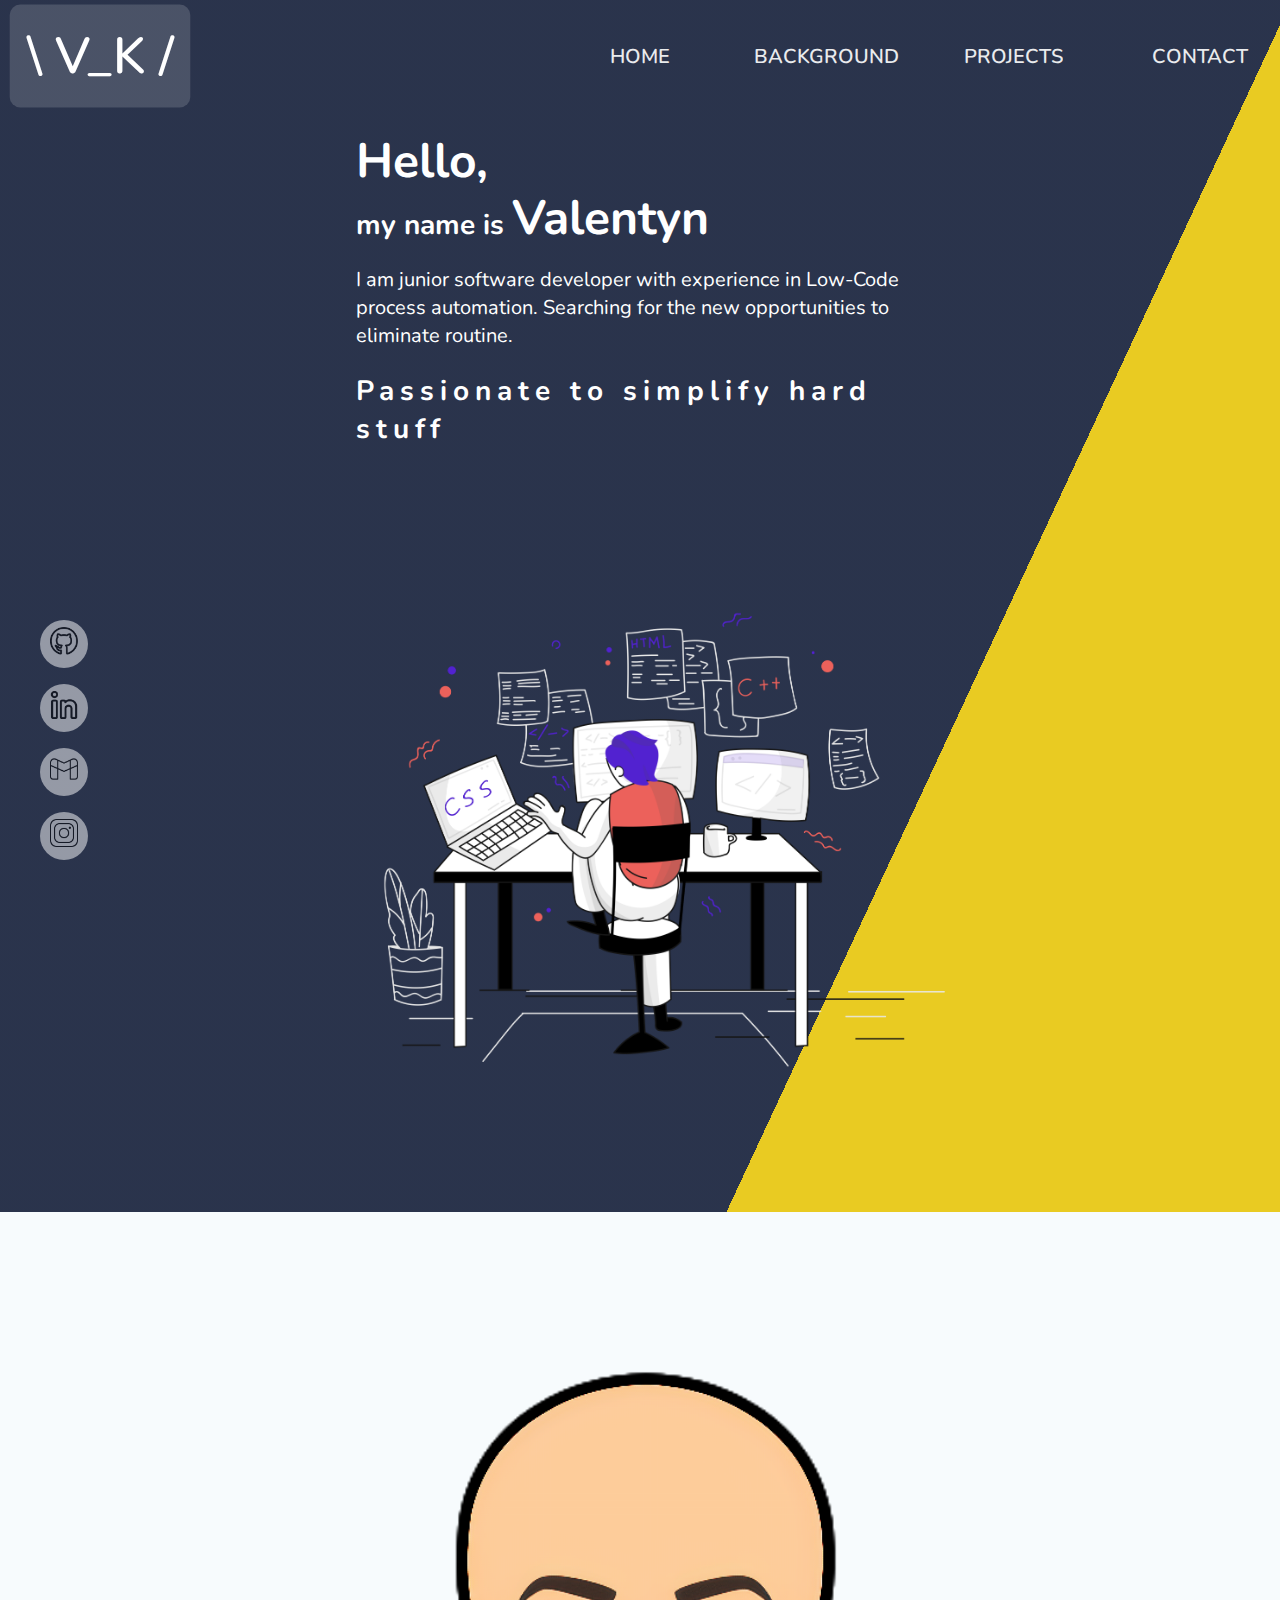
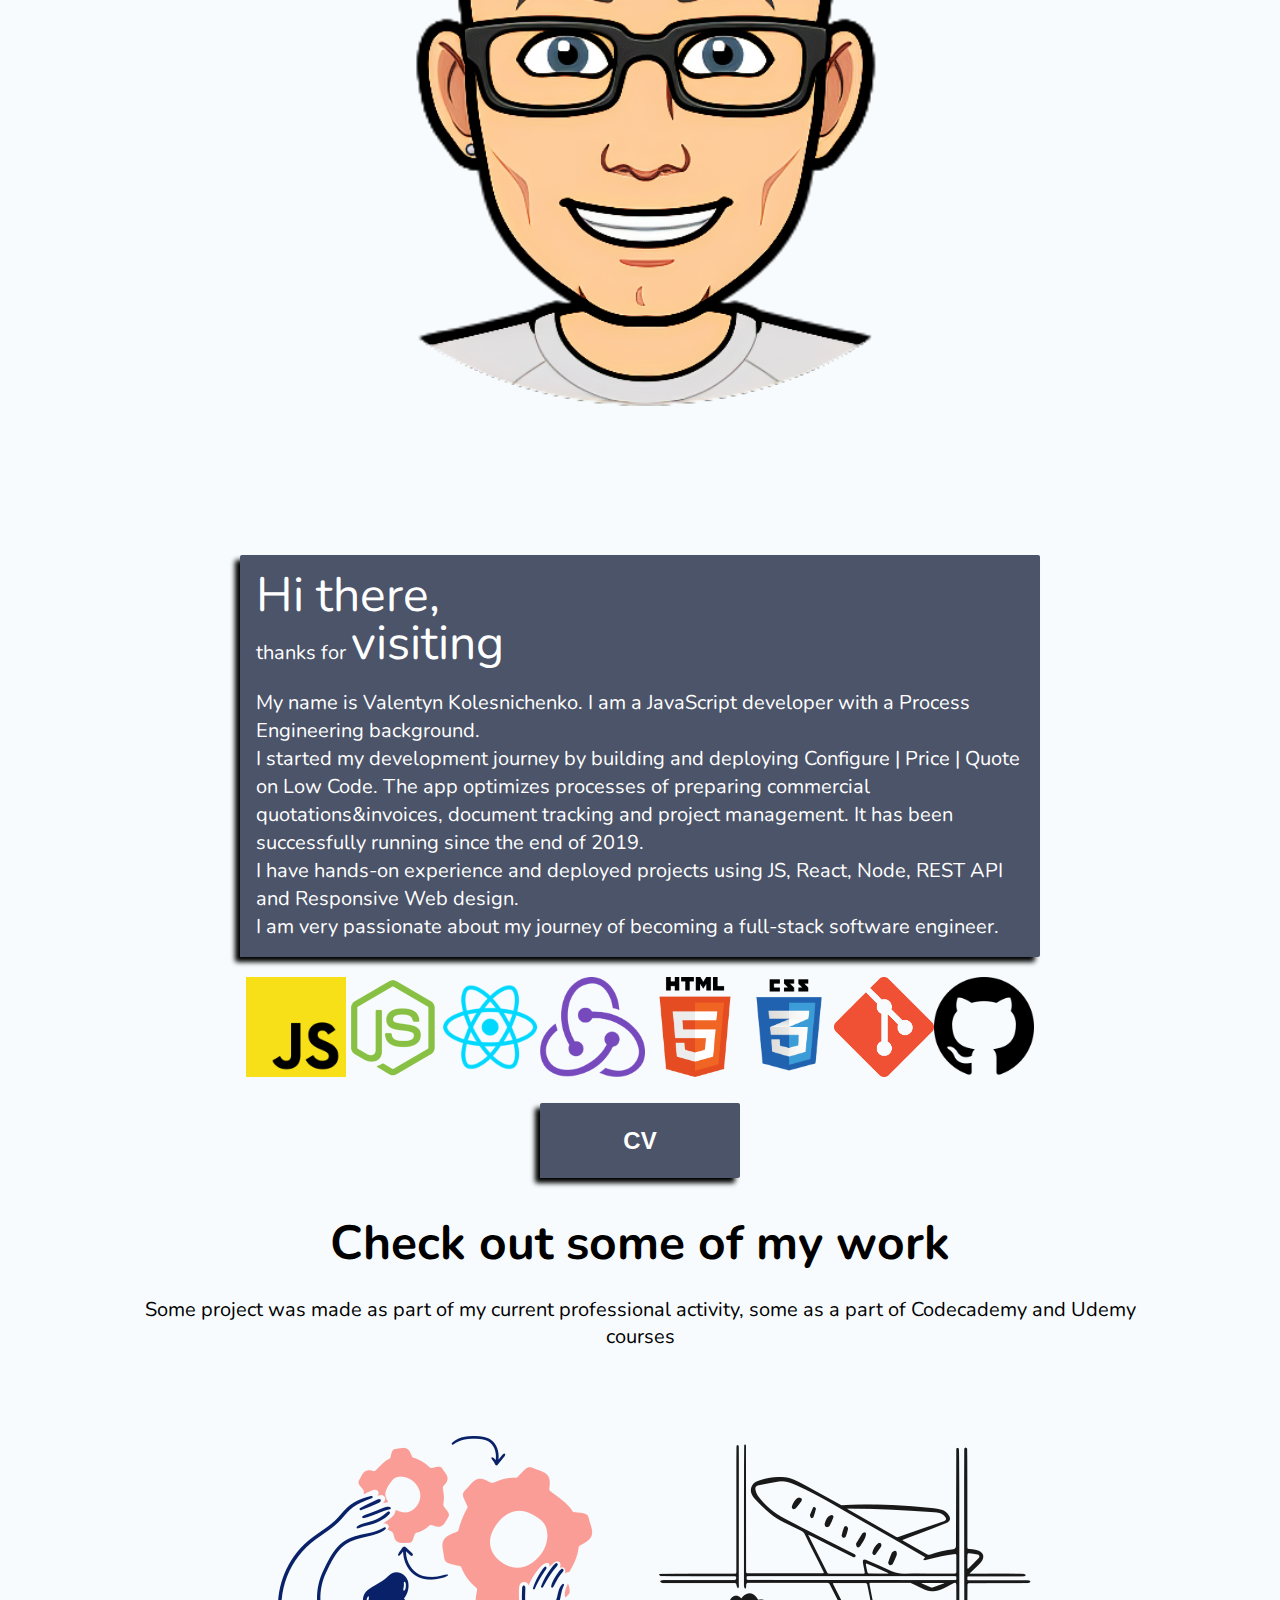
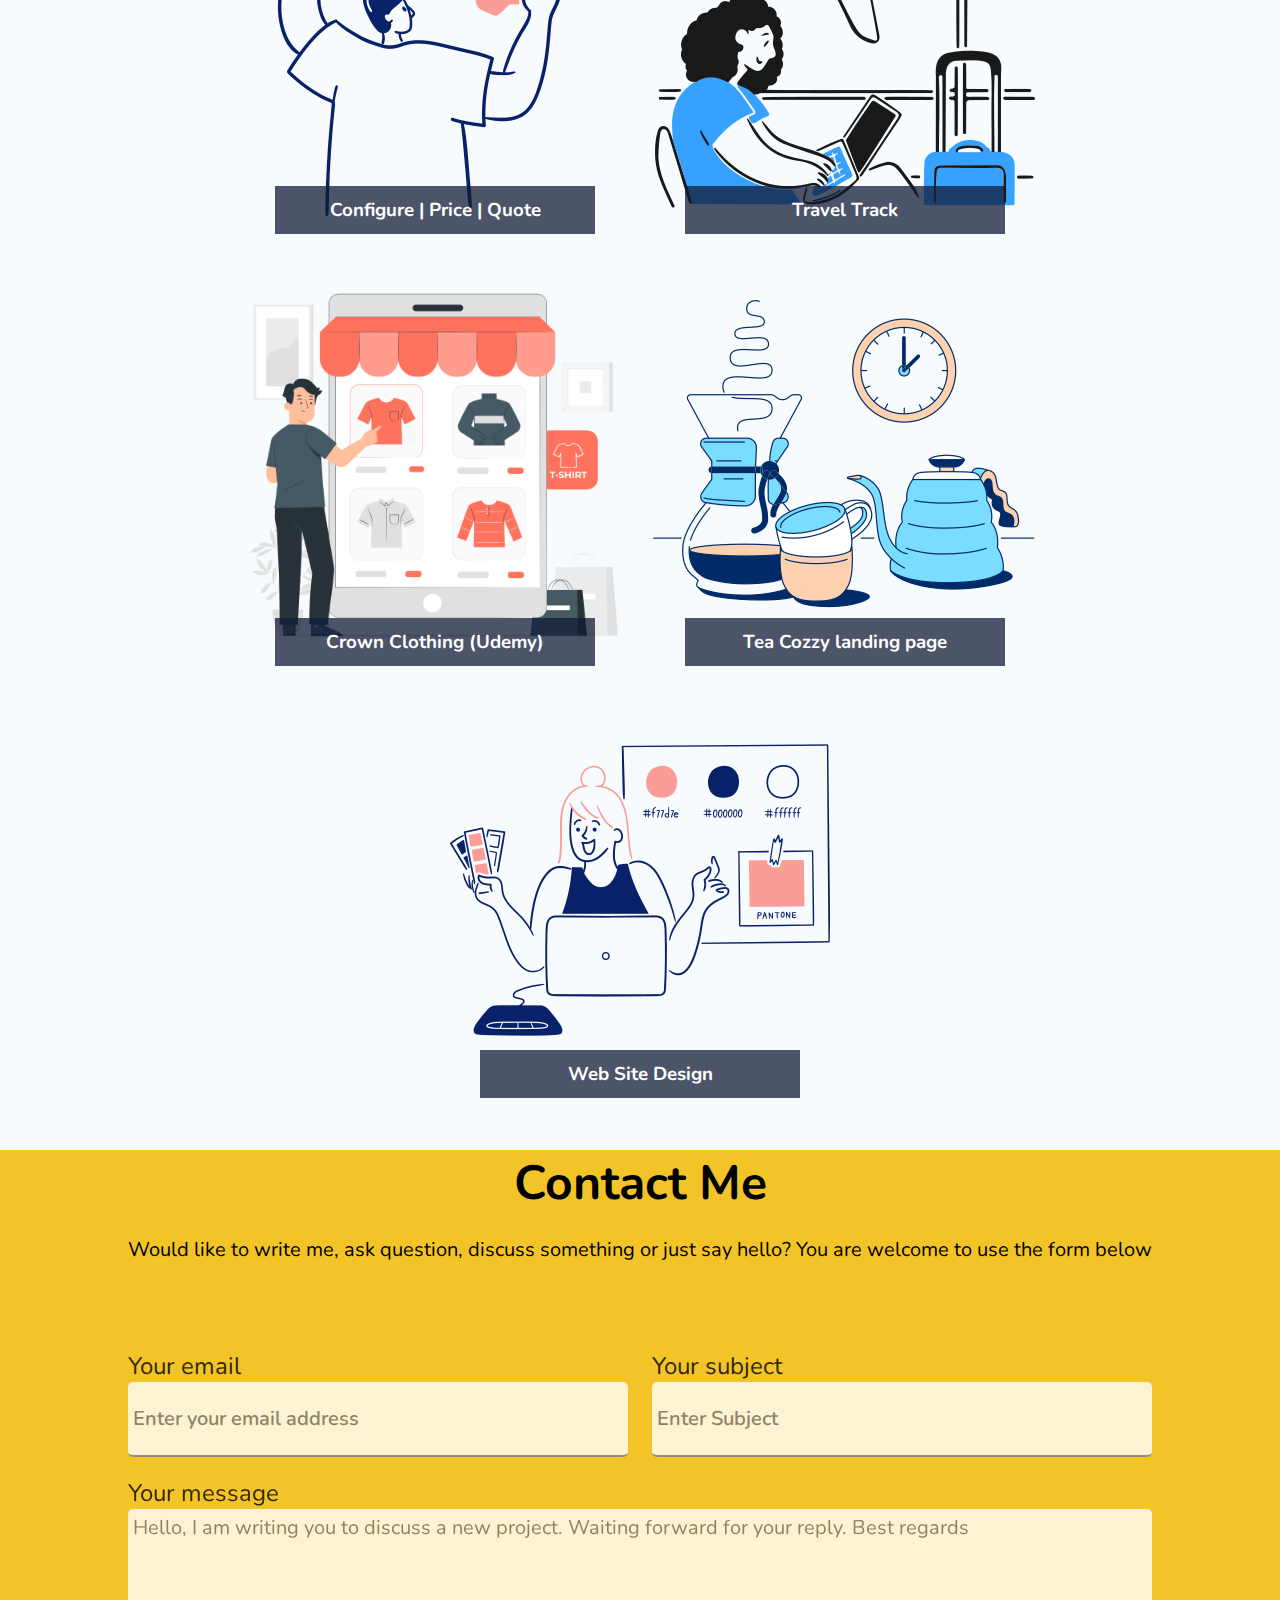
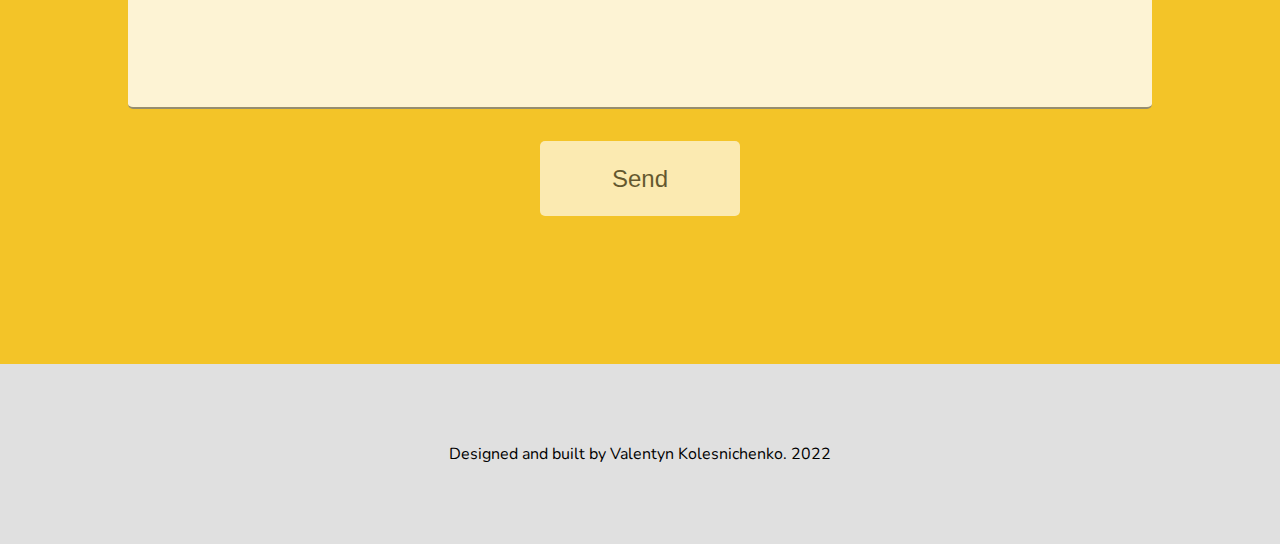
==== commit 8d6cd1a4: "updating Project's header" ====
--- a/index.html
+++ b/index.html
@@ -98,7 +98,8 @@
     <div id="projects">
         <section>
             <h1>Check out some of my work</h1>
-            <p>Some project was made as part of my current professional activity, some as a part of Codecademy course
+            <p>Some project was made as part of my current professional activity, some as a part of Codecademy and Udemy
+                courses
             </p>
         </section>
         <div class="works">
--- a/styles/main.css
+++ b/styles/main.css
@@ -390,7 +390,7 @@
 }
 
 #crwn {
-    background-image: url('../media/web_pages/e-commerce.svg');
+    background-image: url('../media/web_pages/e-commerce.png');
     background-size: cover;
     background-repeat: no-repeat;
     position: center;
